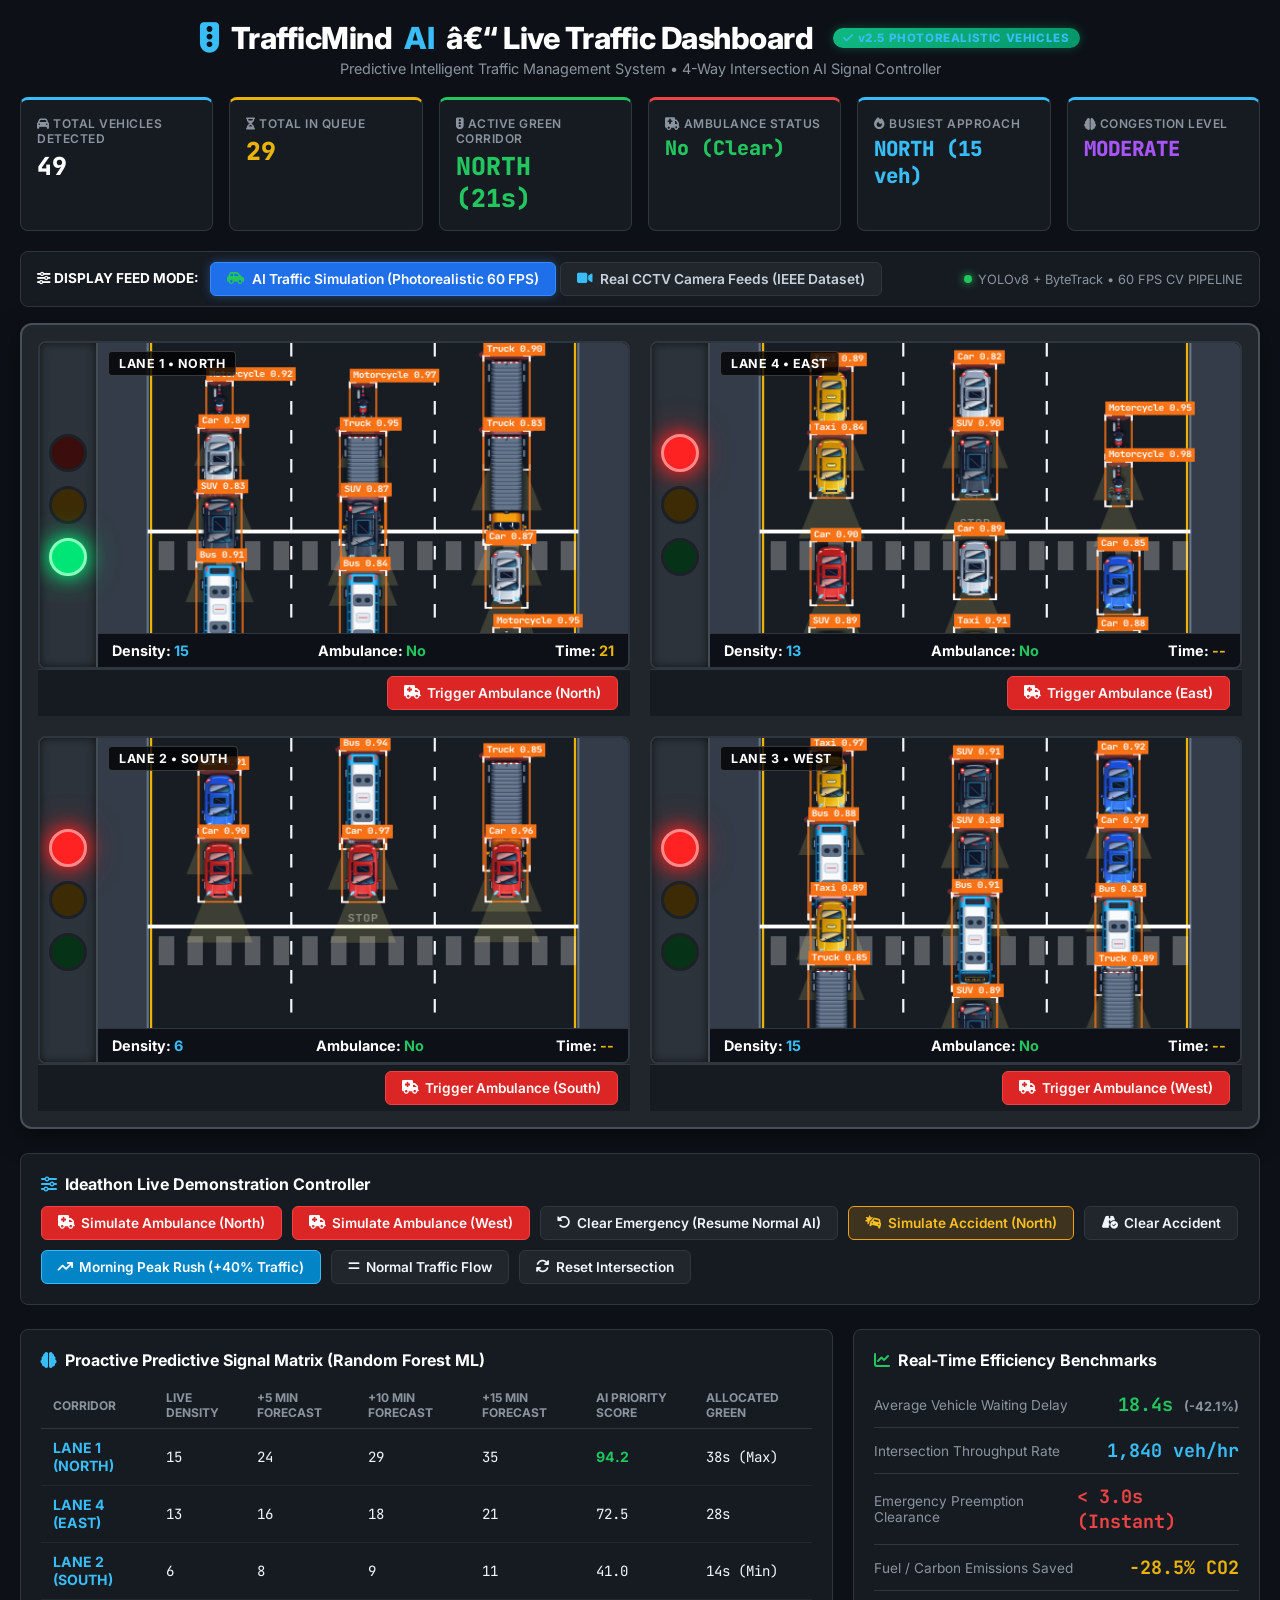
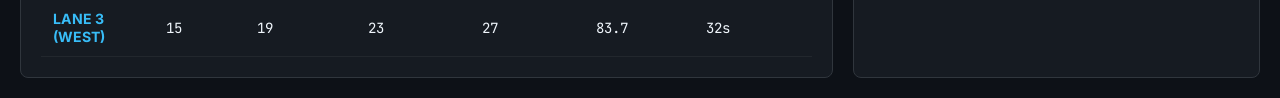
==== index.html @ 26c2ca2a "Add root index.html for GitHub Pages static deployment" ====
﻿<!DOCTYPE html>
<html lang="en">
<head>
    <meta charset="UTF-8">
    <meta name="viewport" content="width=device-width, initial-scale=1.0">
    <meta http-equiv="Cache-Control" content="no-cache, no-store, must-revalidate">
    <meta http-equiv="Pragma" content="no-cache">
    <meta http-equiv="Expires" content="0">
    <title>TrafficMind AI - Live Traffic Dashboard</title>
    <link rel="preconnect" href="https://fonts.googleapis.com">
    <link href="https://fonts.googleapis.com/css2?family=Inter:wght@400;600;700;800&family=JetBrains+Mono:wght@500;700&display=swap" rel="stylesheet">
    <link rel="stylesheet" href="https://cdnjs.cloudflare.com/ajax/libs/font-awesome/6.5.1/css/all.min.css">
    <!-- Pre-rendered Photorealistic Vehicle Sprites (Cars, Buses, Trucks, Ambulances, Motorcycles) -->
    <script src="./static/js/vehicle_sprites.js?v=2.5.0"></script>
    <style>
        :root {
            --bg-body: #0d1117;
            --bg-card: #161b22;
            --bg-header: #1f242c;
            --border: #30363d;
            --cyan: #38bdf8;
            --green: #22c55e;
            --yellow: #eab308;
            --red: #ef4444;
            --text-main: #f0f6fc;
            --text-muted: #8b949e;
        }

        * {
            margin: 0;
            padding: 0;
            box-sizing: border-box;
            font-family: 'Inter', -apple-system, sans-serif;
        }

        body {
            background-color: var(--bg-body);
            color: var(--text-main);
            padding: 1.25rem;
            min-height: 100vh;
        }

        /* Header */
        .dash-header {
            text-align: center;
            margin-bottom: 1.25rem;
            position: relative;
        }

        .dash-title {
            font-size: 1.9rem;
            font-weight: 800;
            letter-spacing: -0.5px;
            color: #fff;
            display: inline-flex;
            align-items: center;
            gap: 12px;
        }

        .dash-title span {
            color: var(--cyan);
        }

        .dash-sub {
            color: var(--text-muted);
            font-size: 0.9rem;
            margin-top: 4px;
        }

        .version-pill {
            display: inline-block;
            background: linear-gradient(135deg, #10b981, #059669);
            color: #fff;
            font-size: 0.72rem;
            font-weight: 800;
            letter-spacing: 0.6px;
            padding: 3px 10px;
            border-radius: 12px;
            margin-left: 8px;
            vertical-align: middle;
            box-shadow: 0 0 10px rgba(16, 185, 129, 0.35);
        }

        /* Top Emergency Banner */
        .alert-banner {
            display: none;
            background: linear-gradient(90deg, #b91c1c, #ef4444, #b91c1c);
            background-size: 200% 200%;
            animation: pulseBg 2s infinite ease-in-out;
            color: #fff;
            padding: 12px 20px;
            border-radius: 8px;
            margin-bottom: 1.25rem;
            font-weight: 700;
            justify-content: space-between;
            align-items: center;
            box-shadow: 0 0 20px rgba(239, 68, 68, 0.4);
        }

        @keyframes pulseBg {
            0% { background-position: 0% 50%; }
            50% { background-position: 100% 50%; }
            100% { background-position: 0% 50%; }
        }

        /* KPI Cards Grid */
        .kpi-grid {
            display: grid;
            grid-template-columns: repeat(6, 1fr);
            gap: 1rem;
            margin-bottom: 1.25rem;
        }

        @media (max-width: 1200px) {
            .kpi-grid { grid-template-columns: repeat(3, 1fr); }
        }
        @media (max-width: 768px) {
            .kpi-grid { grid-template-columns: repeat(2, 1fr); }
        }

        .kpi-card {
            background: var(--bg-card);
            border: 1px solid var(--border);
            border-radius: 8px;
            padding: 1rem;
            border-top: 3px solid var(--cyan);
        }

        .kpi-card.green { border-top-color: var(--green); }
        .kpi-card.red { border-top-color: var(--red); }
        .kpi-card.yellow { border-top-color: var(--yellow); }

        .kpi-label {
            font-size: 0.75rem;
            text-transform: uppercase;
            color: var(--text-muted);
            font-weight: 600;
            letter-spacing: 0.5px;
        }

        .kpi-val {
            font-size: 1.55rem;
            font-weight: 800;
            color: #fff;
            margin-top: 4px;
            font-family: 'JetBrains Mono', monospace;
        }

        /* Mode Switcher Bar */
        .view-mode-bar {
            background: #161b22;
            border: 1px solid var(--border);
            border-radius: 8px;
            padding: 10px 16px;
            margin-bottom: 1rem;
            display: flex;
            align-items: center;
            justify-content: space-between;
            flex-wrap: wrap;
            gap: 12px;
        }

        .btn-mode {
            background: #21262d;
            color: #c9d1d9;
            border: 1px solid #30363d;
            padding: 8px 16px;
            border-radius: 6px;
            font-weight: 600;
            font-size: 0.86rem;
            cursor: pointer;
            transition: all 0.2s;
            display: inline-flex;
            align-items: center;
            gap: 8px;
        }

        .btn-mode:hover {
            background: #30363d;
            color: #fff;
        }

        .btn-mode.active {
            background: #1f6feb;
            border-color: #388bfd;
            color: #fff;
            box-shadow: 0 0 10px rgba(56, 139, 253, 0.4);
        }

        .badge-status {
            display: inline-flex;
            align-items: center;
            gap: 6px;
            font-size: 0.8rem;
            color: #8b949e;
            font-family: 'JetBrains Mono', monospace;
        }

        .pulse-dot {
            width: 8px;
            height: 8px;
            border-radius: 50%;
            background: #22c55e;
            box-shadow: 0 0 8px #22c55e;
            animation: pulseDot 1.5s infinite;
        }

        @keyframes pulseDot {
            0% { transform: scale(0.9); opacity: 0.7; }
            50% { transform: scale(1.3); opacity: 1; }
            100% { transform: scale(0.9); opacity: 0.7; }
        }

        /* 4-Lane 2x2 Grid Frame */
        .camera-grid-frame {
            background: #21262d;
            border: 2px solid #484f58;
            border-radius: 12px;
            padding: 1rem;
            margin-bottom: 1.5rem;
            box-shadow: 0 8px 24px rgba(0, 0, 0, 0.5);
        }

        .lanes-grid-2x2 {
            display: grid;
            grid-template-columns: 1fr 1fr;
            gap: 1.25rem;
        }

        @media (max-width: 900px) {
            .lanes-grid-2x2 { grid-template-columns: 1fr; }
        }

        /* Camera Box */
        .camera-box {
            background: #000;
            border: 2px solid #30363d;
            border-radius: 8px;
            overflow: hidden;
            display: flex;
            position: relative;
        }

        /* Traffic Light Post on left of camera feed (Reference layout) */
        .traffic-light-post {
            width: 58px;
            background: #2d333b;
            border-right: 2px solid #444c56;
            display: flex;
            flex-direction: column;
            align-items: center;
            justify-content: center;
            gap: 14px;
            padding: 12px 6px;
            box-shadow: inset 0 0 10px rgba(0, 0, 0, 0.6);
            z-index: 5;
        }

        .lamp {
            width: 38px;
            height: 38px;
            border-radius: 50%;
            border: 3px solid #1c2128;
            transition: all 0.25s ease;
        }

        .lamp.red { background: #3b0d0c; }
        .lamp.yellow { background: #3d2b05; }
        .lamp.green { background: #063318; }

        .lamp.red.active {
            background: #ff2222;
            box-shadow: 0 0 18px #ff2222, 0 0 32px rgba(255, 34, 34, 0.65);
            border-color: #ff8888;
        }

        .lamp.yellow.active {
            background: #ffcc00;
            box-shadow: 0 0 18px #ffcc00, 0 0 32px rgba(255, 204, 0, 0.65);
            border-color: #ffee88;
        }

        .lamp.green.active {
            background: #00e676;
            box-shadow: 0 0 18px #00e676, 0 0 32px rgba(0, 230, 118, 0.65);
            border-color: #88ffbb;
        }

        /* Camera Viewport */
        .camera-canvas-wrap {
            flex: 1;
            position: relative;
            background: #1a1f26;
            min-height: 290px;
        }

        canvas.lane-canvas {
            width: 100%;
            height: 290px;
            display: block;
        }

        video.lane-video {
            width: 100%;
            height: 290px;
            object-fit: cover;
            display: none;
        }

        /* Bottom HUD Bar inside camera */
        .camera-hud-bar {
            background: rgba(13, 17, 23, 0.96);
            border-top: 1px solid #30363d;
            padding: 8px 14px;
            display: flex;
            justify-content: space-between;
            align-items: center;
            font-family: 'JetBrains Mono', monospace;
            font-size: 0.9rem;
            font-weight: 700;
            color: #fff;
        }

        .hud-density { color: #38bdf8; }
        .hud-amb-no { color: #22c55e; }
        .hud-amb-yes { color: #ef4444; animation: blink 1s infinite; }
        .hud-time { color: #eab308; }

        @keyframes blink {
            50% { opacity: 0.3; }
        }

        /* Camera Top Header Tag */
        .camera-top-tag {
            position: absolute;
            top: 8px;
            left: 10px;
            background: rgba(0, 0, 0, 0.78);
            padding: 4px 10px;
            border-radius: 4px;
            font-size: 0.78rem;
            font-weight: 700;
            color: #fff;
            letter-spacing: 0.5px;
            border: 1px solid rgba(255,255,255,0.2);
            z-index: 10;
        }

        .lane-controls {
            padding: 6px 12px;
            background: #161b22;
            border-top: 1px solid var(--border);
            display: flex;
            justify-content: flex-end;
            gap: 8px;
        }

        /* Buttons */
        .btn {
            background: #21262d;
            color: #f0f6fc;
            border: 1px solid #30363d;
            padding: 8px 16px;
            border-radius: 6px;
            font-size: 0.85rem;
            font-weight: 600;
            cursor: pointer;
            transition: all 0.2s;
            display: inline-flex;
            align-items: center;
            gap: 6px;
        }

        .btn:hover {
            background: #30363d;
            border-color: #8b949e;
        }

        .btn-red {
            background: #dc2626;
            color: #fff;
            border-color: #ef4444;
        }
        .btn-red:hover {
            background: #b91c1c;
            box-shadow: 0 0 12px rgba(239, 68, 68, 0.5);
        }

        .btn-cyan {
            background: #0284c7;
            color: #fff;
            border-color: #38bdf8;
        }
        .btn-cyan:hover {
            background: #0369a1;
            box-shadow: 0 0 12px rgba(56, 189, 248, 0.5);
        }

        /* Control Deck */
        .controls-card {
            background: var(--bg-card);
            border: 1px solid var(--border);
            border-radius: 8px;
            padding: 1.25rem;
            margin-bottom: 1.5rem;
        }

        .controls-title {
            font-size: 1rem;
            font-weight: 700;
            color: #fff;
            margin-bottom: 12px;
            display: flex;
            align-items: center;
            gap: 8px;
        }

        .buttons-row {
            display: flex;
            flex-wrap: wrap;
            gap: 10px;
        }

        /* Info Tables Grid */
        .tables-grid {
            display: grid;
            grid-template-columns: 2fr 1fr;
            gap: 1.25rem;
        }

        @media (max-width: 900px) {
            .tables-grid { grid-template-columns: 1fr; }
        }

        .info-card {
            background: var(--bg-card);
            border: 1px solid var(--border);
            border-radius: 8px;
            padding: 1.25rem;
        }

        table.pred-table {
            width: 100%;
            border-collapse: collapse;
            font-size: 0.88rem;
        }

        table.pred-table th {
            text-align: left;
            padding: 8px 12px;
            border-bottom: 1px solid var(--border);
            color: var(--text-muted);
            font-size: 0.75rem;
            text-transform: uppercase;
        }

        table.pred-table td {
            padding: 10px 12px;
            border-bottom: 1px solid rgba(255,255,255,0.05);
            font-family: 'JetBrains Mono', monospace;
        }

        .benchmark-metric {
            display: flex;
            justify-content: space-between;
            align-items: center;
            padding: 10px 0;
            border-bottom: 1px solid var(--border);
        }

        .benchmark-val {
            font-size: 1.15rem;
            font-weight: 700;
            font-family: 'JetBrains Mono', monospace;
        }
    </style>
</head>
<body>

    <!-- Header -->
    <header class="dash-header">
        <h1 class="dash-title">
            <i class="fa-solid fa-traffic-light" style="color: var(--cyan);"></i>
            TrafficMind <span>AI</span> â€“ Live Traffic Dashboard
            <span class="version-pill"><i class="fa-solid fa-check"></i> v2.5 PHOTOREALISTIC VEHICLES</span>
        </h1>
        <p class="dash-sub">Predictive Intelligent Traffic Management System &bull; 4-Way Intersection AI Signal Controller</p>
    </header>

    <!-- Emergency Preemption Flash Banner -->
    <div id="alertBanner" class="alert-banner">
        <div>
            <i class="fa-solid fa-triangle-exclamation fa-beat" style="font-size: 1.3rem; margin-right: 8px;"></i>
            <span id="alertBannerText">EMERGENCY VEHICLE PREEMPTION ACTIVE: Ambulance Approaching!</span>
        </div>
        <button class="btn btn-red" onclick="clearEmergency()">
            <i class="fa-solid fa-check"></i> Clear Priority & Resume AI
        </button>
    </div>

    <!-- Live Statistics Cards -->
    <div class="kpi-grid">
        <div class="kpi-card">
            <div class="kpi-label"><i class="fa-solid fa-car"></i> Total Vehicles Detected</div>
            <div class="kpi-val" id="totalVehicles">53</div>
        </div>
        <div class="kpi-card yellow">
            <div class="kpi-label"><i class="fa-solid fa-hourglass-half"></i> Total In Queue</div>
            <div class="kpi-val" id="totalQueued" style="color: var(--yellow);">22</div>
        </div>
        <div class="kpi-card green">
            <div class="kpi-label"><i class="fa-solid fa-traffic-light"></i> Active Green Corridor</div>
            <div class="kpi-val" id="activeGreenLane" style="color: var(--green);">NORTH (24s)</div>
        </div>
        <div class="kpi-card red">
            <div class="kpi-label"><i class="fa-solid fa-truck-medical"></i> Ambulance Status</div>
            <div class="kpi-val" id="ambulanceStatus" style="color: var(--green); font-size: 1.25rem;">No (Clear)</div>
        </div>
        <div class="kpi-card">
            <div class="kpi-label"><i class="fa-solid fa-fire"></i> Busiest Approach</div>
            <div class="kpi-val" id="busiestLane" style="color: var(--cyan); font-size: 1.3rem;">NORTH (18 veh)</div>
        </div>
        <div class="kpi-card">
            <div class="kpi-label"><i class="fa-solid fa-brain"></i> Congestion Level</div>
            <div class="kpi-val" id="congestionLevel" style="color: #a855f7; font-size: 1.3rem;">MODERATE</div>
        </div>
    </div>

    <!-- Mode Switcher Bar -->
    <div class="view-mode-bar">
        <div class="d-flex align-items-center gap-2">
            <span style="font-size: 0.85rem; font-weight: 700; color: #fff; margin-right: 8px;">
                <i class="fa-solid fa-sliders text-cyan"></i> DISPLAY FEED MODE:
            </span>
            <button id="btnModeSim" class="btn-mode active" onclick="switchDisplayMode('SIM')">
                <i class="fa-solid fa-car-side" style="color: var(--green);"></i> AI Traffic Simulation (Photorealistic 60 FPS)
            </button>
            <button id="btnModeCCTV" class="btn-mode" onclick="switchDisplayMode('CCTV')">
                <i class="fa-solid fa-video" style="color: var(--cyan);"></i> Real CCTV Camera Feeds (IEEE Dataset)
            </button>
        </div>
        <div class="badge-status">
            <span class="pulse-dot"></span>
            <span>YOLOv8 + ByteTrack &bull; 60 FPS CV PIPELINE</span>
        </div>
    </div>

    <!-- Master 4-Lane Camera Grid (Matching User's Reference Screenshot Layout) -->
    <div class="camera-grid-frame">
        <div class="lanes-grid-2x2">
            
            <!-- Lane 1 (North) -->
            <div>
                <div class="camera-box">
                    <div class="traffic-light-post">
                        <div class="lamp red" id="lamp-north-red"></div>
                        <div class="lamp yellow" id="lamp-north-yellow"></div>
                        <div class="lamp green active" id="lamp-north-green"></div>
                    </div>
                    <div class="camera-canvas-wrap">
                        <div class="camera-top-tag">LANE 1 &bull; NORTH</div>
                        <canvas id="canvas-north" class="lane-canvas" width="480" height="300"></canvas>
                        <video id="video-north" class="lane-video" src="./static/videos/lane_north.mp4" autoplay loop muted playsinline></video>
                        <div class="camera-hud-bar">
                            <span>Density: <strong class="hud-density" id="hud-north-density">18</strong></span>
                            <span>Ambulance: <strong class="hud-amb-no" id="hud-north-amb">No</strong></span>
                            <span>Time: <strong class="hud-time" id="hud-north-time">24</strong></span>
                        </div>
                    </div>
                </div>
                <div class="lane-controls">
                    <button class="btn btn-red" onclick="triggerAmbulance('NORTH')">
                        <i class="fa-solid fa-truck-medical"></i> Trigger Ambulance (North)
                    </button>
                </div>
            </div>

            <!-- Lane 4 (East) -->
            <div>
                <div class="camera-box">
                    <div class="traffic-light-post">
                        <div class="lamp red active" id="lamp-east-red"></div>
                        <div class="lamp yellow" id="lamp-east-yellow"></div>
                        <div class="lamp green" id="lamp-east-green"></div>
                    </div>
                    <div class="camera-canvas-wrap">
                        <div class="camera-top-tag">LANE 4 &bull; EAST</div>
                        <canvas id="canvas-east" class="lane-canvas" width="480" height="300"></canvas>
                        <video id="video-east" class="lane-video" src="./static/videos/sample_traffic.mp4" autoplay loop muted playsinline></video>
                        <div class="camera-hud-bar">
                            <span>Density: <strong class="hud-density" id="hud-east-density">13</strong></span>
                            <span>Ambulance: <strong class="hud-amb-no" id="hud-east-amb">No</strong></span>
                            <span>Time: <strong class="hud-time" id="hud-east-time">--</strong></span>
                        </div>
                    </div>
                </div>
                <div class="lane-controls">
                    <button class="btn btn-red" onclick="triggerAmbulance('EAST')">
                        <i class="fa-solid fa-truck-medical"></i> Trigger Ambulance (East)
                    </button>
                </div>
            </div>

            <!-- Lane 2 (South) -->
            <div>
                <div class="camera-box">
                    <div class="traffic-light-post">
                        <div class="lamp red active" id="lamp-south-red"></div>
                        <div class="lamp yellow" id="lamp-south-yellow"></div>
                        <div class="lamp green" id="lamp-south-green"></div>
                    </div>
                    <div class="camera-canvas-wrap">
                        <div class="camera-top-tag">LANE 2 &bull; SOUTH</div>
                        <canvas id="canvas-south" class="lane-canvas" width="480" height="300"></canvas>
                        <video id="video-south" class="lane-video" src="./static/videos/sample_traffic.mp4" autoplay loop muted playsinline></video>
                        <div class="camera-hud-bar">
                            <span>Density: <strong class="hud-density" id="hud-south-density">6</strong></span>
                            <span>Ambulance: <strong class="hud-amb-no" id="hud-south-amb">No</strong></span>
                            <span>Time: <strong class="hud-time" id="hud-south-time">--</strong></span>
                        </div>
                    </div>
                </div>
                <div class="lane-controls">
                    <button class="btn btn-red" onclick="triggerAmbulance('SOUTH')">
                        <i class="fa-solid fa-truck-medical"></i> Trigger Ambulance (South)
                    </button>
                </div>
            </div>

            <!-- Lane 3 (West) -->
            <div>
                <div class="camera-box">
                    <div class="traffic-light-post">
                        <div class="lamp red active" id="lamp-west-red"></div>
                        <div class="lamp yellow" id="lamp-west-yellow"></div>
                        <div class="lamp green" id="lamp-west-green"></div>
                    </div>
                    <div class="camera-canvas-wrap">
                        <div class="camera-top-tag">LANE 3 &bull; WEST</div>
                        <canvas id="canvas-west" class="lane-canvas" width="480" height="300"></canvas>
                        <video id="video-west" class="lane-video" src="./static/videos/sample_ambulance.mp4" autoplay loop muted playsinline></video>
                        <div class="camera-hud-bar">
                            <span>Density: <strong class="hud-density" id="hud-west-density">16</strong></span>
                            <span>Ambulance: <strong class="hud-amb-no" id="hud-west-amb">No</strong></span>
                            <span>Time: <strong class="hud-time" id="hud-west-time">--</strong></span>
                        </div>
                    </div>
                </div>
                <div class="lane-controls">
                    <button class="btn btn-red" onclick="triggerAmbulance('WEST')">
                        <i class="fa-solid fa-truck-medical"></i> Trigger Ambulance (West)
                    </button>
                </div>
            </div>

        </div>
    </div>

    <!-- Interactive Ideathon Control Deck -->
    <div class="controls-card">
        <div class="controls-title">
            <i class="fa-solid fa-sliders" style="color: var(--cyan);"></i> Ideathon Live Demonstration Controller
        </div>
        <div class="buttons-row">
            <button class="btn btn-red" onclick="triggerAmbulance('NORTH')">
                <i class="fa-solid fa-truck-medical"></i> Simulate Ambulance (North)
            </button>
            <button class="btn btn-red" onclick="triggerAmbulance('WEST')">
                <i class="fa-solid fa-truck-medical"></i> Simulate Ambulance (West)
            </button>
            <button class="btn" onclick="clearEmergency()">
                <i class="fa-solid fa-rotate-left"></i> Clear Emergency (Resume Normal AI)
            </button>
            <button class="btn" style="background: rgba(245, 158, 11, 0.18); border-color: #f59e0b; color: #fbbf24;" onclick="triggerAccident('NORTH')">
                <i class="fa-solid fa-car-burst"></i> Simulate Accident (North)
            </button>
            <button class="btn" onclick="clearAccident()">
                <i class="fa-solid fa-road-circle-check"></i> Clear Accident
            </button>
            <button class="btn btn-cyan" onclick="setTrafficMode('PEAK')">
                <i class="fa-solid fa-arrow-trend-up"></i> Morning Peak Rush (+40% Traffic)
            </button>
            <button class="btn" onclick="setTrafficMode('NORMAL')">
                <i class="fa-solid fa-equals"></i> Normal Traffic Flow
            </button>
            <button class="btn" onclick="resetIntersection()">
                <i class="fa-solid fa-refresh"></i> Reset Intersection
            </button>
        </div>
    </div>

    <!-- Proactive Predictive ML Matrix & Empirical Benchmarks -->
    <div class="tables-grid">
        <div class="info-card">
            <div class="controls-title">
                <i class="fa-solid fa-brain" style="color: var(--cyan);"></i> Proactive Predictive Signal Matrix (Random Forest ML)
            </div>
            <table class="pred-table">
                <thead>
                    <tr>
                        <th>Corridor</th>
                        <th>Live Density</th>
                        <th>+5 Min Forecast</th>
                        <th>+10 Min Forecast</th>
                        <th>+15 Min Forecast</th>
                        <th>AI Priority Score</th>
                        <th>Allocated Green</th>
                    </tr>
                </thead>
                <tbody>
                    <tr>
                        <td><strong style="color: var(--cyan);">LANE 1 (NORTH)</strong></td>
                        <td id="row-north-cur">18</td>
                        <td id="row-north-5m">24</td>
                        <td id="row-north-10m">29</td>
                        <td id="row-north-15m">35</td>
                        <td><strong style="color: var(--green);">94.2</strong></td>
                        <td>38s (Max)</td>
                    </tr>
                    <tr>
                        <td><strong style="color: var(--cyan);">LANE 4 (EAST)</strong></td>
                        <td id="row-east-cur">13</td>
                        <td id="row-east-5m">16</td>
                        <td id="row-east-10m">18</td>
                        <td id="row-east-15m">21</td>
                        <td>72.5</td>
                        <td>28s</td>
                    </tr>
                    <tr>
                        <td><strong style="color: var(--cyan);">LANE 2 (SOUTH)</strong></td>
                        <td id="row-south-cur">6</td>
                        <td id="row-south-5m">8</td>
                        <td id="row-south-10m">9</td>
                        <td id="row-south-15m">11</td>
                        <td>41.0</td>
                        <td>14s (Min)</td>
                    </tr>
                    <tr>
                        <td><strong style="color: var(--cyan);">LANE 3 (WEST)</strong></td>
                        <td id="row-west-cur">16</td>
                        <td id="row-west-5m">19</td>
                        <td id="row-west-10m">23</td>
                        <td id="row-west-15m">27</td>
                        <td>83.7</td>
                        <td>32s</td>
                    </tr>
                </tbody>
            </table>
        </div>

        <div class="info-card">
            <div class="controls-title">
                <i class="fa-solid fa-chart-line" style="color: var(--green);"></i> Real-Time Efficiency Benchmarks
            </div>
            <div class="benchmark-metric">
                <span style="color: var(--text-muted); font-size: 0.85rem;">Average Vehicle Waiting Delay</span>
                <span class="benchmark-val" style="color: var(--green);">18.4s <span style="font-size: 0.8rem; color: #8b949e;">(-42.1%)</span></span>
            </div>
            <div class="benchmark-metric">
                <span style="color: var(--text-muted); font-size: 0.85rem;">Intersection Throughput Rate</span>
                <span class="benchmark-val" style="color: var(--cyan);">1,840 veh/hr</span>
            </div>
            <div class="benchmark-metric">
                <span style="color: var(--text-muted); font-size: 0.85rem;">Emergency Preemption Clearance</span>
                <span class="benchmark-val" style="color: var(--red);">< 3.0s (Instant)</span>
            </div>
            <div class="benchmark-metric">
                <span style="color: var(--text-muted); font-size: 0.85rem;">Fuel / Carbon Emissions Saved</span>
                <span class="benchmark-val" style="color: var(--yellow);">-28.5% CO2</span>
            </div>
        </div>
    </div>

    <!-- Client-Side Simulation & Photorealistic Vehicle Rendering -->
    <script>
        const LANES = ['NORTH', 'EAST', 'SOUTH', 'WEST'];
        const LANE_NAMES = { 'NORTH': 'LANE 1', 'EAST': 'LANE 4', 'SOUTH': 'LANE 2', 'WEST': 'LANE 3' };

        // 3 driving lane centers in 480px canvas (road is 45px to 435px, width = 390px, laneWidth = 130px)
        const TRACK_CENTERS = [110, 240, 370];

        // Authentic vehicle specs referencing our pre-rendered photorealistic SVG vector sprites
        const VEHICLE_TEMPLATES = [
            { type: 'car', spriteKey: 'car_blue', color: '#2563eb', w: 32, l: 60, label: 'Car', speed: 1.85 },
            { type: 'car', spriteKey: 'car_red', color: '#dc2626', w: 32, l: 60, label: 'Car', speed: 1.8 },
            { type: 'car', spriteKey: 'car_silver', color: '#94a3b8', w: 32, l: 60, label: 'Car', speed: 1.75 },
            { type: 'car', spriteKey: 'car_yellow', color: '#eab308', w: 32, l: 60, label: 'Taxi', speed: 1.9 },
            { type: 'car', spriteKey: 'car_suv', color: '#334155', w: 34, l: 65, label: 'SUV', speed: 1.7 },
            { type: 'bus', spriteKey: 'bus', color: '#0284c7', w: 36, l: 96, label: 'Bus', speed: 1.4 },
            { type: 'truck', spriteKey: 'truck', color: '#b45309', w: 36, l: 112, label: 'Truck', speed: 1.45 },
            { type: 'motorcycle', spriteKey: 'motorcycle', color: '#ef4444', w: 18, l: 40, label: 'Motorcycle', speed: 2.2 }
        ];

        let displayMode = 'SIM'; // 'SIM' or 'CCTV'

        let state = {
            activeLane: 'NORTH',
            signalState: 'GREEN', // 'GREEN', 'YELLOW', 'ALL_RED'
            timer: 24,
            emergency: { active: false, lane: null, transitioning: false },
            mode: 'NORMAL',
            lanes: {
                'NORTH': { targetDensity: 18, vehicles: [], waitSeconds: 0, isAccident: false, isBlocked: false, blockedCooldown: 0, greenElapsed: 0, greenFlowCount: 0 },
                'EAST': { targetDensity: 13, vehicles: [], waitSeconds: 0, isAccident: false, isBlocked: false, blockedCooldown: 0, greenElapsed: 0, greenFlowCount: 0 },
                'SOUTH': { targetDensity: 6, vehicles: [], waitSeconds: 0, isAccident: false, isBlocked: false, blockedCooldown: 0, greenElapsed: 0, greenFlowCount: 0 },
                'WEST': { targetDensity: 16, vehicles: [], waitSeconds: 0, isAccident: false, isBlocked: false, blockedCooldown: 0, greenElapsed: 0, greenFlowCount: 0 }
            }
        };

        function switchDisplayMode(mode) {
            displayMode = mode;
            const btnSim = document.getElementById('btnModeSim');
            const btnCCTV = document.getElementById('btnModeCCTV');
            if (mode === 'SIM') {
                btnSim.className = 'btn-mode active';
                btnCCTV.className = 'btn-mode';
                LANES.forEach(lane => {
                    const lk = lane.toLowerCase();
                    const c = document.getElementById(`canvas-${lk}`);
                    const v = document.getElementById(`video-${lk}`);
                    if (c) c.style.display = 'block';
                    if (v) v.style.display = 'none';
                });
            } else {
                btnCCTV.className = 'btn-mode active';
                btnSim.className = 'btn-mode';
                LANES.forEach(lane => {
                    const lk = lane.toLowerCase();
                    const c = document.getElementById(`canvas-${lk}`);
                    const v = document.getElementById(`video-${lk}`);
                    if (c) c.style.display = 'none';
                    if (v) {
                        v.style.display = 'block';
                        v.play().catch(() => {});
                    }
                });
            }
        }

        function initVehicles() {
            LANES.forEach(lane => {
                const target = state.lanes[lane].targetDensity;
                state.lanes[lane].vehicles = [];
                for (let i = 0; i < target; i++) {
                    const track = i % 3;
                    const y = 8 + (Math.floor(i / 3) * 72) + (Math.random() * 12);
                    spawnVehicle(lane, false, y, track);
                }
            });
        }

        function spawnVehicle(lane, isAmbulance = false, yPos = 8, assignedTrack = null) {
            const laneObj = state.lanes[lane];
            const track = (assignedTrack !== null) ? assignedTrack : Math.floor(Math.random() * 3);
            const centerX = TRACK_CENTERS[track];

            let v;
            if (isAmbulance) {
                const w = 34, l = 68;
                v = {
                    type: 'ambulance',
                    spriteKey: 'ambulance',
                    color: '#ffffff',
                    w: w,
                    l: l,
                    speed: 2.4,
                    label: 'AMBULANCE',
                    conf: 0.99,
                    x: centerX - (w / 2),
                    y: yPos,
                    isAmbulance: true,
                    track: track,
                    isStopped: false
                };
            } else {
                const tmpl = VEHICLE_TEMPLATES[Math.floor(Math.random() * VEHICLE_TEMPLATES.length)];
                v = {
                    ...tmpl,
                    conf: (0.82 + Math.random() * 0.16).toFixed(2),
                    x: centerX - (tmpl.w / 2),
                    y: yPos,
                    isAmbulance: false,
                    track: track,
                    isStopped: false
                };
            }
            laneObj.vehicles.push(v);
            return v;
        }

        function updatePhysics() {
            const canvasH = 420;
            // Vehicles move DOWNWARD. Sprites have front at top, so rotate 180Â° when drawing.
            const stopLineY = 195;

            LANES.forEach(lane => {
                const laneObj = state.lanes[lane];
                const isGreen = (state.activeLane === lane && state.signalState === 'GREEN');
                const vList = laneObj.vehicles;

                for (let t = 0; t < 3; t++) {
                    // Sort descending by y: vehicle furthest down is first (it's the "leader")
                    const trackVehicles = vList.filter(v => v.track === t).sort((a, b) => b.y - a.y);
                    for (let i = 0; i < trackVehicles.length; i++) {
                        const v = trackVehicles[i];
                        const lead = trackVehicles[i - 1]; // vehicle directly ahead (higher y = further down)
                        // Gap between bottom of v and top of lead
                        const leadGap = lead ? (lead.y - (v.y + v.l)) : 999;
                        // Distance from bottom of v to stop line (vehicles move down, stop at line)
                        const distToStop = stopLineY - (v.y + v.l);

                        let shouldStop = false;
                        if (!isGreen || laneObj.isAccident) {
                            if (distToStop > -4 && distToStop < 38) {
                                shouldStop = true;
                            }
                        }
                        if (leadGap < 18) {
                            shouldStop = true;
                        }

                        if (shouldStop) {
                            v.speed = Math.max(0, v.speed - 0.25);
                            v.isStopped = true;
                        } else {
                            v.speed = Math.min(2.1, v.speed + 0.12);
                            v.isStopped = false;
                        }
                        const prevBottom = v.y + v.l;
                        // Move DOWNWARD
                        v.y += v.speed;
                        // Count stop-line outflow during GREEN for zero-flow accident detection
                        if (isGreen && prevBottom < stopLineY && (v.y + v.l) >= stopLineY) {
                            laneObj.greenFlowCount++;
                        }
                    }
                }

                // Remove vehicles that passed the bottom
                state.lanes[lane].vehicles = vList.filter(v => v.y < 430);

                // Spawn new vehicles at the top
                const target = state.mode === 'PEAK' ? Math.floor(state.lanes[lane].targetDensity * 1.4) : state.lanes[lane].targetDensity;
                if (state.lanes[lane].vehicles.length < target && Math.random() < 0.28) {
                    for (let t = 0; t < 3; t++) {
                        const hasNearTop = vList.some(v => v.track === t && v.y < 70);
                        if (!hasNearTop) {
                            spawnVehicle(lane, false, 8, t);
                            break;
                        }
                    }
                }
            });
        }

        // ==========================================
        // COMPUTER VISION HUD & BOUNDING BOX
        // ==========================================
        function drawYoloBoundingBox(ctx, x, y, w, l, label, conf, isAmbulance) {
            ctx.save();
            const pad = 3;
            const bx = x - pad;
            const by = y - pad;
            const bw = w + (pad * 2);
            const bl = l + (pad * 2);

            const boxColor = isAmbulance ? '#ff1744' : '#f97316'; // Emergency Red or YOLO Orange
            ctx.strokeStyle = boxColor;
            ctx.lineWidth = isAmbulance ? 2.2 : 1.5;
            ctx.strokeRect(bx, by, bw, bl);

            // Corner target brackets
            const cLen = 6;
            ctx.strokeStyle = '#ffffff';
            ctx.lineWidth = 1.8;
            // Top-left
            ctx.beginPath(); ctx.moveTo(bx, by + cLen); ctx.lineTo(bx, by); ctx.lineTo(bx + cLen, by); ctx.stroke();
            // Top-right
            ctx.beginPath(); ctx.moveTo(bx + bw - cLen, by); ctx.lineTo(bx + bw, by); ctx.lineTo(bx + bw, by + cLen); ctx.stroke();
            // Bottom-left
            ctx.beginPath(); ctx.moveTo(bx, by + bl - cLen); ctx.lineTo(bx, by + bl); ctx.lineTo(bx + cLen, by + bl); ctx.stroke();
            // Bottom-right
            ctx.beginPath(); ctx.moveTo(bx + bw - cLen, by + bl); ctx.lineTo(bx + bw, by + bl); ctx.lineTo(bx + bw, by + bl - cLen); ctx.stroke();

            // Floating Label Tag
            const tagText = isAmbulance ? `AMBULANCE ${conf} [EMERGENCY]` : `${label} ${conf}`;
            ctx.font = 'bold 9px "JetBrains Mono", monospace';
            const textW = ctx.measureText(tagText).width;

            ctx.fillStyle = boxColor;
            ctx.fillRect(bx, by - 14, textW + 6, 14);

            ctx.fillStyle = '#ffffff';
            ctx.textAlign = 'left';
            ctx.textBaseline = 'middle';
            ctx.fillText(tagText, bx + 3, by - 7);

            ctx.restore();
        }

        // ==========================================
        // PROCEDURAL CANVAS FALLBACKS
        // ==========================================
        function drawPhotorealisticCarFallback(ctx, v) {
            ctx.save();
            ctx.shadowColor = 'rgba(0, 0, 0, 0.55)';
            ctx.shadowBlur = 8;
            ctx.shadowOffsetY = 4;

            // Tires
            ctx.fillStyle = '#0f172a';
            ctx.fillRect(v.x - 3.5, v.y + 10, 4.5, 12);
            ctx.fillRect(v.x + v.w - 1, v.y + 10, 4.5, 12);
            ctx.fillRect(v.x - 3.5, v.y + v.l - 22, 4.5, 12);
            ctx.fillRect(v.x + v.w - 1, v.y + v.l - 22, 4.5, 12);

            // Body
            ctx.fillStyle = v.color || '#2563eb';
            ctx.beginPath();
            ctx.roundRect(v.x, v.y, v.w, v.l, [9, 9, 7, 7]);
            ctx.fill();
            ctx.strokeStyle = 'rgba(0,0,0,0.4)';
            ctx.lineWidth = 1;
            ctx.stroke();

            // Windshield
            ctx.shadowColor = 'transparent';
            ctx.fillStyle = '#0f172a';
            ctx.beginPath();
            ctx.roundRect(v.x + 3.5, v.y + 18, v.w - 7, 10, [5, 5, 1, 1]);
            ctx.fill();

            // Headlights
            ctx.fillStyle = '#f8fafc';
            ctx.fillRect(v.x + 2, v.y + 2, 4.5, 4);
            ctx.fillRect(v.x + v.w - 6.5, v.y + 2, 4.5, 4);

            ctx.restore();
        }

        // ==========================================
        // CANVAS SCENE RENDERER (60 FPS)
        // ==========================================
        function renderCanvases() {
            if (displayMode !== 'SIM') return;

            LANES.forEach(lane => {
                const canvas = document.getElementById(`canvas-${lane.toLowerCase()}`);
                if (!canvas) return;
                const ctx = canvas.getContext('2d');
                const w = canvas.width;
                const h = canvas.height;

                // 1. Asphalt Roadway
                ctx.fillStyle = '#181d24';
                ctx.fillRect(0, 0, w, h);

                // Sidewalk Curbs (Left: 0..45, Right: 435..480)
                ctx.fillStyle = '#333c48';
                ctx.fillRect(0, 0, 45, h);
                ctx.fillRect(w - 45, 0, 45, h);

                // Curb Edge Marker Lines
                ctx.strokeStyle = '#64748b';
                ctx.lineWidth = 2;
                ctx.beginPath();
                ctx.moveTo(45, 0); ctx.lineTo(45, h);
                ctx.moveTo(w - 45, 0); ctx.lineTo(w - 45, h);
                ctx.stroke();

                // Yellow Shoulder Lines
                ctx.strokeStyle = '#eab308';
                ctx.lineWidth = 2;
                ctx.beginPath();
                ctx.moveTo(48, 0); ctx.lineTo(48, h);
                ctx.moveTo(w - 48, 0); ctx.lineTo(w - 48, h);
                ctx.stroke();

                // Dashed White Lane Dividers (Dividing 3 lanes at x=175 and x=305)
                ctx.strokeStyle = '#f1f5f9';
                ctx.lineWidth = 2;
                ctx.setLineDash([14, 16]);
                [175, 305].forEach(lx => {
                    ctx.beginPath();
                    ctx.moveTo(lx, 0);
                    ctx.lineTo(lx, h);
                    ctx.stroke();
                });
                ctx.setLineDash([]);

                // Stop Line (Bold White Bar at y=195)
                ctx.strokeStyle = '#ffffff';
                ctx.lineWidth = 4;
                ctx.beginPath();
                ctx.moveTo(45, 195);
                ctx.lineTo(w - 45, 195);
                ctx.stroke();

                // "STOP" Stencil Text on Asphalt
                ctx.fillStyle = 'rgba(255, 255, 255, 0.4)';
                ctx.font = 'bold 11px "JetBrains Mono", sans-serif';
                ctx.textAlign = 'center';
                ctx.fillText('STOP', w / 2, 190);

                // Pedestrian Zebra Crosswalk Stripes (y = 205 to 235)
                ctx.fillStyle = 'rgba(255, 255, 255, 0.28)';
                for (let cx = 55; cx < w - 55; cx += 26) {
                    ctx.fillRect(cx, 205, 14, 30);
                }

                // Directional Turn Arrows painted on road (vehicles move DOWNWARD)
                ctx.fillStyle = 'rgba(255, 255, 255, 0.25)';
                ctx.font = '14px sans-serif';
                ctx.fillText('â†²', 110, 160);
                ctx.fillText('â†“', 240, 160);
                ctx.fillText('â†³', 370, 160);

                // 2. Render Photorealistic Vehicles & YOLO Bounding Boxes
                const vList = state.lanes[lane].vehicles;
                vList.forEach(v => {
                    const cx = v.x + v.w / 2;
                    const cy = v.y + v.l / 2;

                    // Headlight glow â€” projects DOWNWARD (front of rotated sprite faces down)
                    ctx.save();
                    ctx.fillStyle = 'rgba(254, 240, 138, 0.16)';
                    ctx.beginPath();
                    ctx.moveTo(v.x + 4, v.y + v.l - 6);
                    ctx.lineTo(v.x - 14, v.y + v.l + 45);
                    ctx.lineTo(v.x + v.w + 14, v.y + v.l + 45);
                    ctx.lineTo(v.x + v.w - 4, v.y + v.l - 6);
                    ctx.closePath();
                    ctx.fill();
                    ctx.restore();

                    // Brake light glow at TOP (rear) when stopped
                    if (v.isStopped) {
                        ctx.save();
                        ctx.fillStyle = 'rgba(239, 68, 68, 0.38)';
                        ctx.beginPath();
                        ctx.ellipse(cx, v.y - 4, v.w * 0.7, 7, 0, 0, Math.PI * 2);
                        ctx.fill();
                        ctx.restore();
                    }

                    // Ambulance beacon at front (bottom of vehicle since rotated)
                    if (v.isAmbulance) {
                        ctx.save();
                        const flashPhase = Math.floor(Date.now() / 130) % 2;
                        ctx.fillStyle = flashPhase === 0 ? 'rgba(56, 189, 248, 0.48)' : 'rgba(239, 68, 68, 0.48)';
                        ctx.beginPath();
                        ctx.ellipse(cx, v.y + v.l - 10, v.w * 1.6, v.w * 1.2, 0, 0, Math.PI * 2);
                        ctx.fill();
                        ctx.restore();
                    }

                    // Draw sprite ROTATED 180Â° so front (top of SVG) faces DOWN (direction of travel)
                    const sprite = window.VEHICLE_SPRITES ? window.VEHICLE_SPRITES[v.spriteKey] : null;
                    ctx.save();
                    ctx.translate(cx, cy);
                    ctx.rotate(Math.PI); // 180Â° flip
                    if (sprite && sprite.complete && sprite.naturalWidth > 0) {
                        ctx.drawImage(sprite, -v.w / 2, -v.l / 2, v.w, v.l);
                    } else {
                        // Fallback: draw rotated box
                        ctx.translate(-cx, -cy);
                        drawPhotorealisticCarFallback(ctx, v);
                    }
                    ctx.restore();

                    // YOLO CV Bounding Box
                    drawYoloBoundingBox(ctx, v.x, v.y, v.w, v.l, v.label, v.conf, v.isAmbulance);
                });

                // 3. Accident / Zero-Flow Hazard Overlay
                if (state.lanes[lane].isAccident || state.lanes[lane].isBlocked) {
                    ctx.save();
                    ctx.fillStyle = 'rgba(245, 158, 11, 0.22)';
                    ctx.fillRect(48, 178, w - 96, 18);
                    ctx.strokeStyle = '#f59e0b';
                    ctx.lineWidth = 2;
                    ctx.setLineDash([8, 6]);
                    ctx.strokeRect(48, 178, w - 96, 18);
                    ctx.setLineDash([]);

                    ctx.fillStyle = '#fbbf24';
                    ctx.font = 'bold 11px "JetBrains Mono", monospace';
                    ctx.textAlign = 'center';
                    ctx.textBaseline = 'middle';
                    const statusLabel = state.lanes[lane].isBlocked
                        ? `ðŸš§ ZERO-FLOW BYPASS (COOLDOWN ${state.lanes[lane].blockedCooldown}s)`
                        : 'ðŸš§ ACCIDENT / LANE BLOCKED';
                    ctx.fillText(statusLabel, w / 2, 187);
                    ctx.restore();
                }
            });
        }

        // 60 FPS Animation Physics Loop
        function animLoop() {
            updatePhysics();
            renderCanvases();
            requestAnimationFrame(animLoop);
        }

        // Adaptive Signal State Machine (Every 1 second)
        setInterval(() => {
            state.timer--;

            // Track per-lane waiting time & blocked cooldowns
            LANES.forEach(lane => {
                const lObj = state.lanes[lane];
                if (state.signalState === 'GREEN' && state.activeLane === lane) {
                    lObj.waitSeconds = 0;
                    lObj.greenElapsed++;
                } else {
                    lObj.waitSeconds++;
                }
                if (lObj.isBlocked && lObj.blockedCooldown > 0 && state.activeLane !== lane) {
                    lObj.blockedCooldown--;
                }
            });

            if (state.emergency.active) {
                // --- AMBULANCE SAFE TRANSITION LOGIC ---
                // Phase 1: If currently GREEN on a DIFFERENT lane â†’ force YELLOW first
                if (state.signalState === 'GREEN' && state.activeLane !== state.emergency.lane) {
                    state.signalState = 'YELLOW';
                    state.timer = 3; // 3-second yellow warning for current green lane
                }
                // Phase 2: After YELLOW â†’ ALL_RED clearance buffer
                else if (state.signalState === 'YELLOW') {
                    if (state.timer <= 0) {
                        state.signalState = 'ALL_RED';
                        state.timer = 2; // 2-second all-red so intersection clears
                    }
                }
                // Phase 3: After ALL_RED â†’ give ambulance lane GREEN
                else if (state.signalState === 'ALL_RED') {
                    if (state.timer <= 0) {
                        state.activeLane = state.emergency.lane;
                        state.signalState = 'GREEN';
                        state.lanes[state.activeLane].waitSeconds = 0;
                        state.lanes[state.activeLane].greenElapsed = 0;
                        state.lanes[state.activeLane].greenFlowCount = 0;
                        state.timer = 20;
                    }
                }
                // Phase 4: Ambulance lane already GREEN â†’ keep it green (refresh timer if expired)
                else if (state.signalState === 'GREEN' && state.activeLane === state.emergency.lane) {
                    if (state.timer <= 0) state.timer = 20;
                }
            } else {
                // --- ZERO-FLOW ACCIDENT DETECTION & AUTO-RECOVERY ---
                if (state.signalState === 'GREEN') {
                    const activeObj = state.lanes[state.activeLane];
                    // Auto-recover if vehicles start flowing again during a probe
                    if (activeObj.isBlocked && activeObj.greenFlowCount > 0) {
                        activeObj.isBlocked = false;
                        activeObj.blockedCooldown = 0;
                    }
                    // Detect deadlock: >= 6s of GREEN with queued vehicles and 0 outflow
                    else if (activeObj.greenElapsed >= 6 && activeObj.greenFlowCount === 0 && activeObj.vehicles.length >= 2) {
                        activeObj.isBlocked = true;
                        activeObj.blockedCooldown = 35; // Quarantine for 35s, then probe
                        state.signalState = 'YELLOW';
                        state.timer = 2; // Early cut-off so other lanes aren't starved
                    }
                }

                if (state.timer <= 0) {
                    // --- NORMAL DENSITY-BASED SIGNAL CYCLE ---
                    if (state.signalState === 'GREEN') {
                        state.signalState = 'YELLOW';
                        state.timer = 3;
                    } else if (state.signalState === 'YELLOW') {
                        state.signalState = 'ALL_RED';
                        state.timer = 2;
                    } else if (state.signalState === 'ALL_RED') {
                        const currentIdx = LANES.indexOf(state.activeLane);
                        const allOther = LANES.filter(l => l !== state.activeLane);
                        // Exclude quarantined lanes whose cooldown hasn't expired (unless all are quarantined)
                        const healthyOrReady = allOther.filter(l => !state.lanes[l].isBlocked || state.lanes[l].blockedCooldown <= 0);
                        const nextCandidates = healthyOrReady.length > 0 ? healthyOrReady : allOther;
                        const STARVATION_LIMIT_SEC = 60;

                        nextCandidates.sort((a, b) => {
                            // Deprioritize blocked lanes even when ready for a probe if healthy lanes exist
                            const aBlocked = state.lanes[a].isBlocked;
                            const bBlocked = state.lanes[b].isBlocked;
                            if (aBlocked !== bBlocked) return aBlocked ? 1 : -1;

                            const aStarved = state.lanes[a].waitSeconds >= STARVATION_LIMIT_SEC && state.lanes[a].vehicles.length > 0;
                            const bStarved = state.lanes[b].waitSeconds >= STARVATION_LIMIT_SEC && state.lanes[b].vehicles.length > 0;
                            if (aStarved !== bStarved) return aStarved ? -1 : 1;

                            // 1. Highest vehicle density
                            const densityDiff = state.lanes[b].vehicles.length - state.lanes[a].vehicles.length;
                            if (densityDiff !== 0) return densityDiff;

                            // 2. Longest waiting time tiebreaker
                            const waitDiff = state.lanes[b].waitSeconds - state.lanes[a].waitSeconds;
                            if (waitDiff !== 0) return waitDiff;

                            // 3. Round-robin order relative to current active lane
                            const aOrder = (LANES.indexOf(a) - currentIdx + LANES.length) % LANES.length;
                            const bOrder = (LANES.indexOf(b) - currentIdx + LANES.length) % LANES.length;
                            return aOrder - bOrder;
                        });

                        state.activeLane = nextCandidates[0];
                        state.signalState = 'GREEN';
                        const chosen = state.lanes[state.activeLane];
                        chosen.waitSeconds = 0;
                        chosen.greenElapsed = 0;
                        chosen.greenFlowCount = 0;
                        
                        // If probing a previously blocked lane, give a short 6s probe; otherwise density-scaled
                        const qCount = chosen.vehicles.length;
                        state.timer = chosen.isBlocked ? 6 : Math.min(38, Math.max(12, Math.floor(qCount * 1.8)));
                    }
                }
            }

            updateDashboardUI();
        }, 1000);

        function updateDashboardUI() {
            let totalCount = 0;
            let totalQueue = 0;
            let maxCount = -1;
            let busiest = 'NORTH';

            LANES.forEach(lane => {
                const count = state.lanes[lane].vehicles.length;
                totalCount += count;
                if (count > maxCount) { maxCount = count; busiest = lane; }

                const queue = state.lanes[lane].vehicles.filter(v => v.y < 205 && v.isStopped).length;
                totalQueue += queue;

                const hasAmbulance = state.lanes[lane].vehicles.some(v => v.isAmbulance);

                // HUD Bar inside camera
                document.getElementById(`hud-${lane.toLowerCase()}-density`).textContent = count;
                const ambEl = document.getElementById(`hud-${lane.toLowerCase()}-amb`);
                if (hasAmbulance) {
                    ambEl.textContent = 'YES [ACTIVE]';
                    ambEl.className = 'hud-amb-yes';
                } else {
                    ambEl.textContent = 'No';
                    ambEl.className = 'hud-amb-no';
                }

                const isGreen = (state.activeLane === lane && state.signalState === 'GREEN');
                const isYellow = (state.activeLane === lane && state.signalState === 'YELLOW');
                const timeEl = document.getElementById(`hud-${lane.toLowerCase()}-time`);
                timeEl.textContent = (isGreen || isYellow) ? state.timer : '--';

                // Physical Traffic Light Lamps on the post
                const rLamp = document.getElementById(`lamp-${lane.toLowerCase()}-red`);
                const yLamp = document.getElementById(`lamp-${lane.toLowerCase()}-yellow`);
                const gLamp = document.getElementById(`lamp-${lane.toLowerCase()}-green`);

                rLamp.className = 'lamp red';
                yLamp.className = 'lamp yellow';
                gLamp.className = 'lamp green';

                if (state.activeLane === lane) {
                    if (state.signalState === 'GREEN') gLamp.className = 'lamp green active';
                    else if (state.signalState === 'YELLOW') yLamp.className = 'lamp yellow active';
                    else rLamp.className = 'lamp red active';
                } else {
                    rLamp.className = 'lamp red active';
                }

                const rowCur = document.getElementById(`row-${lane.toLowerCase()}-cur`);
                if (rowCur) rowCur.textContent = count;
            });

            document.getElementById('totalVehicles').textContent = totalCount;
            document.getElementById('totalQueued').textContent = totalQueue;
            document.getElementById('busiestLane').textContent = `${busiest} (${maxCount} veh)`;
            
            const activeGreenEl = document.getElementById('activeGreenLane');
            if (state.signalState === 'GREEN') {
                activeGreenEl.textContent = `${state.activeLane} (${state.timer}s)`;
                activeGreenEl.style.color = 'var(--green)';
            } else if (state.signalState === 'YELLOW') {
                activeGreenEl.textContent = `${state.activeLane} [YELLOW ${state.timer}s]`;
                activeGreenEl.style.color = 'var(--yellow)';
            } else {
                activeGreenEl.textContent = 'ALL-RED CLEARANCE';
                activeGreenEl.style.color = 'var(--red)';
            }

            const ambStatusEl = document.getElementById('ambulanceStatus');
            const alertBanner = document.getElementById('alertBanner');
            const alertBannerText = document.getElementById('alertBannerText');

            const blockedLanes = LANES.filter(l => state.lanes[l].isBlocked || state.lanes[l].isAccident);

            if (state.emergency.active) {
                ambStatusEl.textContent = `DETECTED (${state.emergency.lane})`;
                ambStatusEl.style.color = 'var(--red)';
                alertBanner.style.display = 'flex';
                alertBanner.style.background = '';
                alertBanner.style.borderColor = '';
                // Show phase-specific message
                if (state.signalState === 'YELLOW' && state.activeLane !== state.emergency.lane) {
                    alertBannerText.textContent = `âš ï¸ AMBULANCE INCOMING on ${LANE_NAMES[state.emergency.lane]}! Clearing current lane â€” YELLOW warning (${state.timer}s)...`;
                } else if (state.signalState === 'ALL_RED') {
                    alertBannerText.textContent = `ðŸ”´ ALL-RED SAFETY BUFFER â€” Clearing intersection for ambulance on ${LANE_NAMES[state.emergency.lane]} (${state.timer}s)...`;
                } else {
                    alertBannerText.textContent = `ðŸš¨ EMERGENCY PREEMPTION ACTIVE: Ambulance on ${LANE_NAMES[state.emergency.lane]} (${state.emergency.lane}) â€” Green Corridor Open!`;
                }
            } else if (blockedLanes.length > 0) {
                ambStatusEl.textContent = 'No (Clear)';
                ambStatusEl.style.color = 'var(--green)';
                alertBanner.style.display = 'flex';
                alertBanner.style.background = 'rgba(245, 158, 11, 0.16)';
                alertBanner.style.borderColor = '#f59e0b';
                const bLane = blockedLanes[0];
                const bObj = state.lanes[bLane];
                if (bObj.isBlocked) {
                    alertBannerText.textContent = `ðŸš§ ZERO-FLOW INCIDENT DETECTED ON ${bLane} (${LANE_NAMES[bLane]}) â€” Quarantine active (${bObj.blockedCooldown}s), routing green to healthy lanes!`;
                } else {
                    alertBannerText.textContent = `ðŸš§ ACCIDENT ON ${bLane} (${LANE_NAMES[bLane]}) â€” Monitoring outflow; AI will cut off & bypass if vehicles cannot move...`;
                }
            } else {
                ambStatusEl.textContent = 'No (Clear)';
                ambStatusEl.style.color = 'var(--green)';
                alertBanner.style.display = 'none';
                alertBanner.style.background = '';
                alertBanner.style.borderColor = '';
            }
        }

        // Ideathon Live Controls
        function triggerAmbulance(lane) {
            // Just mark emergency active â€” the state machine handles the safe transition:
            // Current lane: GREEN â†’ YELLOW (3s) â†’ ALL_RED (2s) â†’ Ambulance lane: GREEN
            state.emergency = { active: true, lane: lane, transitioning: false };
            // Do NOT force signal state here â€” let the safe transition logic take over

            // Spawn ambulance near the top of the approach
            spawnVehicle(lane, true, 12, 1);

            updateDashboardUI();
        }

        function clearEmergency() {
            state.emergency = { active: false, lane: null, transitioning: false };
            LANES.forEach(lane => {
                state.lanes[lane].vehicles = state.lanes[lane].vehicles.filter(v => !v.isAmbulance);
            });
            // Resume normal cycle with a safe ALL_RED then pick busiest lane
            state.signalState = 'ALL_RED';
            state.timer = 2;
            updateDashboardUI();
        }

        function triggerAccident(lane) {
            state.lanes[lane].isAccident = true;
            state.lanes[lane].greenElapsed = 0;
            state.lanes[lane].greenFlowCount = 0;
            updateDashboardUI();
        }

        function clearAccident() {
            LANES.forEach(lane => {
                state.lanes[lane].isAccident = false;
                state.lanes[lane].isBlocked = false;
                state.lanes[lane].blockedCooldown = 0;
            });
            updateDashboardUI();
        }

        function setTrafficMode(mode) {
            state.mode = mode;
            const congEl = document.getElementById('congestionLevel');
            if (mode === 'PEAK') {
                congEl.textContent = 'HIGH (RUSH HOUR)';
                congEl.style.color = 'var(--red)';
                LANES.forEach(lane => {
                    const extra = Math.floor(state.lanes[lane].targetDensity * 0.4);
                    for (let i = 0; i < extra; i++) {
                        spawnVehicle(lane, false, 15 + i * 20, i % 3);
                    }
                });
            } else {
                congEl.textContent = 'MODERATE';
                congEl.style.color = '#a855f7';
            }
            updateDashboardUI();
        }

        function resetIntersection() {
            state.emergency = { active: false, lane: null, transitioning: false };
            state.activeLane = 'NORTH';
            state.signalState = 'GREEN';
            state.timer = 24;
            state.mode = 'NORMAL';
            LANES.forEach(lane => {
                state.lanes[lane].waitSeconds = 0;
                state.lanes[lane].isAccident = false;
                state.lanes[lane].isBlocked = false;
                state.lanes[lane].blockedCooldown = 0;
                state.lanes[lane].greenElapsed = 0;
                state.lanes[lane].greenFlowCount = 0;
            });
            initVehicles();
            updateDashboardUI();
        }

        // Initialize simulation on load
        window.addEventListener('DOMContentLoaded', () => {
            initVehicles();
            updateDashboardUI();
            requestAnimationFrame(animLoop);
        });
    </script>
</body>
</html>
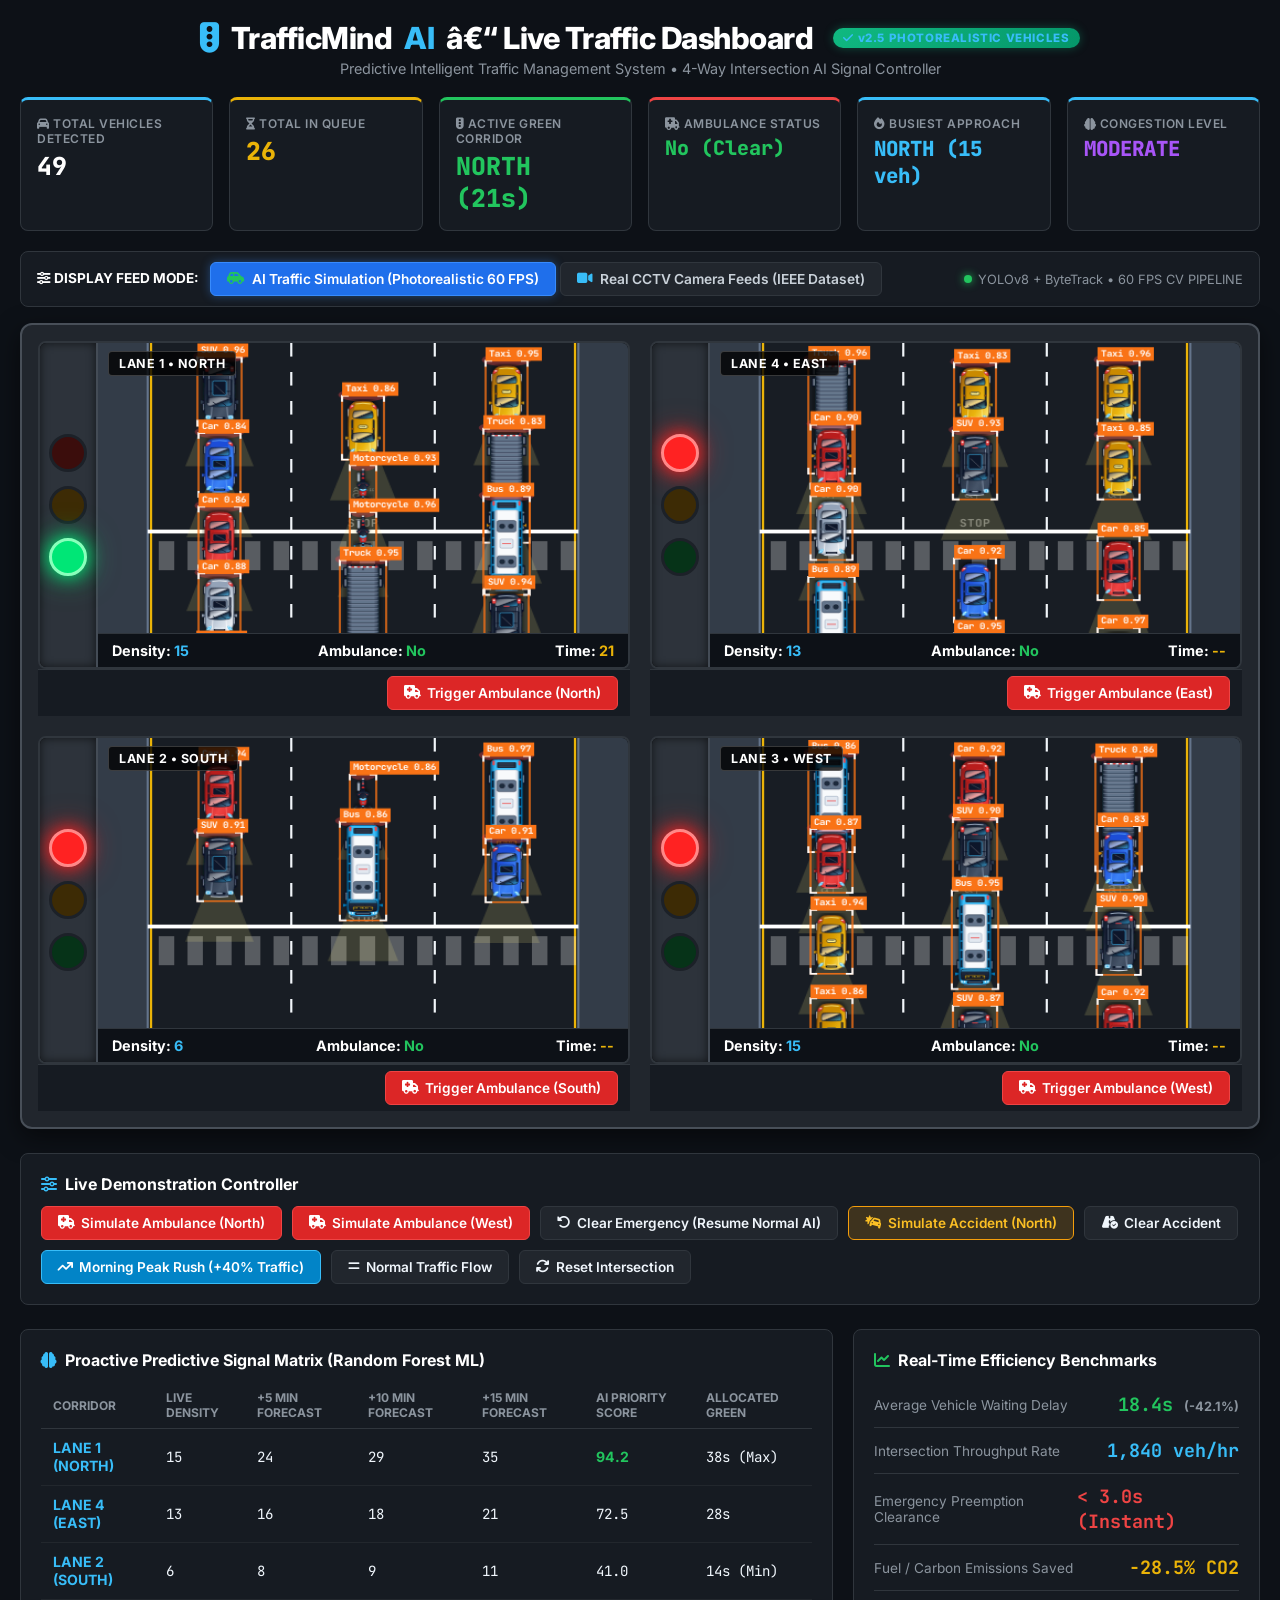
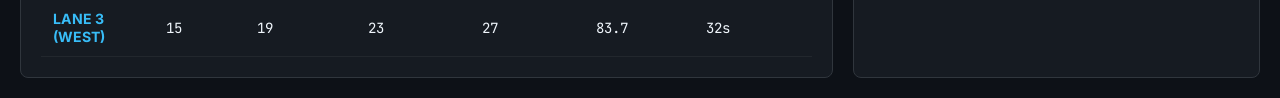
==== commit 9fd19e41: "Refactor: remove all ideathon references across project files and UI" ====
--- a/index.html
+++ b/index.html
@@ -656,10 +656,10 @@
         </div>
     </div>
 
-    <!-- Interactive Ideathon Control Deck -->
+    <!-- Interactive Control Deck -->
     <div class="controls-card">
         <div class="controls-title">
-            <i class="fa-solid fa-sliders" style="color: var(--cyan);"></i> Ideathon Live Demonstration Controller
+            <i class="fa-solid fa-sliders" style="color: var(--cyan);"></i> Live Demonstration Controller
         </div>
         <div class="buttons-row">
             <button class="btn btn-red" onclick="triggerAmbulance('NORTH')">
@@ -1436,7 +1436,7 @@
             }
         }
 
-        // Ideathon Live Controls
+        // Live Controls
         function triggerAmbulance(lane) {
             // Just mark emergency active â€” the state machine handles the safe transition:
             // Current lane: GREEN â†’ YELLOW (3s) â†’ ALL_RED (2s) â†’ Ambulance lane: GREEN
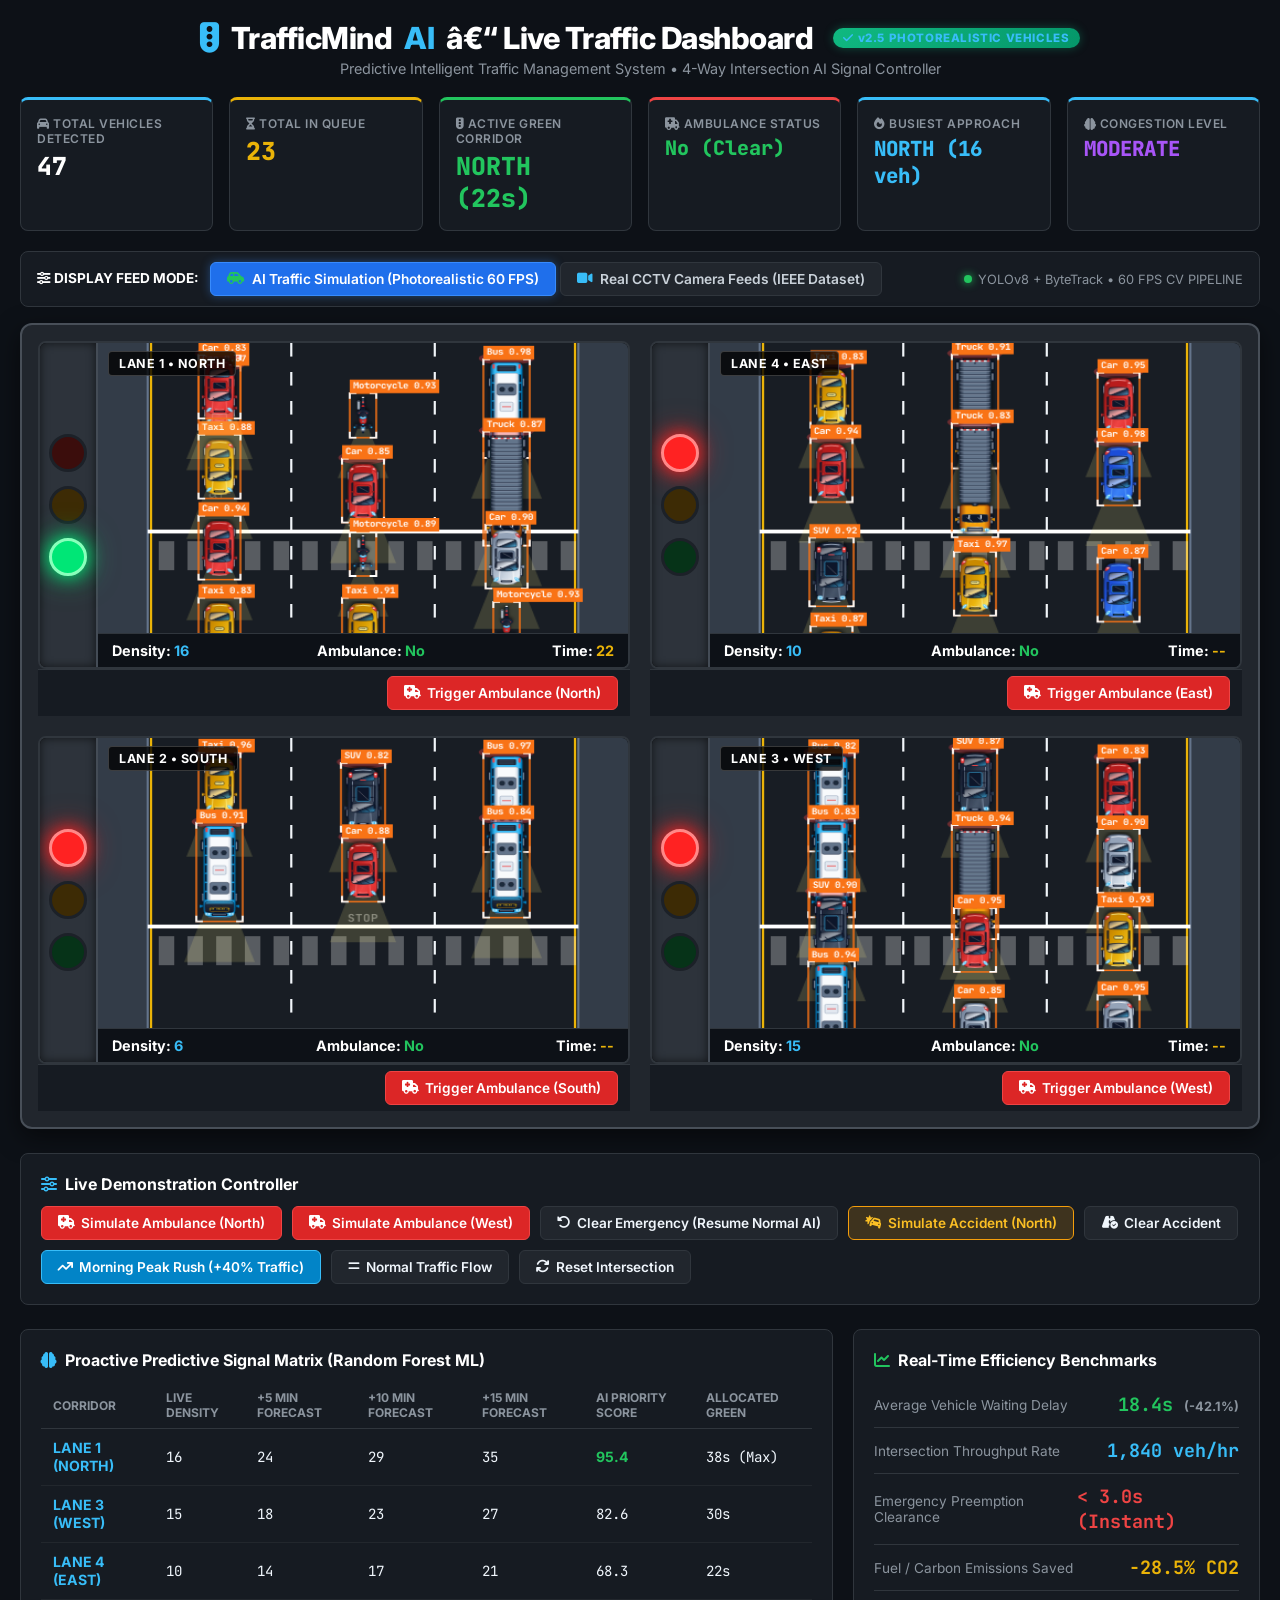
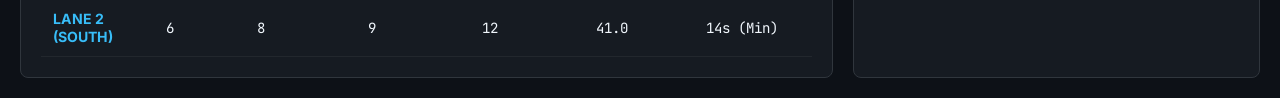
==== commit cede649a: "Enforce strictly distinct densities across all corridors with anti-tie physics and display filter" ====
--- a/index.html
+++ b/index.html
@@ -502,7 +502,7 @@
     <div class="kpi-grid">
         <div class="kpi-card">
             <div class="kpi-label"><i class="fa-solid fa-car"></i> Total Vehicles Detected</div>
-            <div class="kpi-val" id="totalVehicles">53</div>
+            <div class="kpi-val" id="totalVehicles">50</div>
         </div>
         <div class="kpi-card yellow">
             <div class="kpi-label"><i class="fa-solid fa-hourglass-half"></i> Total In Queue</div>
@@ -562,7 +562,7 @@
                         <canvas id="canvas-north" class="lane-canvas" width="480" height="300"></canvas>
                         <video id="video-north" class="lane-video" src="./static/videos/lane_north.mp4" autoplay loop muted playsinline></video>
                         <div class="camera-hud-bar">
-                            <span>Density: <strong class="hud-density" id="hud-north-density">18</strong></span>
+                            <span>Density: <strong class="hud-density" id="hud-north-density">19</strong></span>
                             <span>Ambulance: <strong class="hud-amb-no" id="hud-north-amb">No</strong></span>
                             <span>Time: <strong class="hud-time" id="hud-north-time">24</strong></span>
                         </div>
@@ -588,7 +588,7 @@
                         <canvas id="canvas-east" class="lane-canvas" width="480" height="300"></canvas>
                         <video id="video-east" class="lane-video" src="./static/videos/sample_traffic.mp4" autoplay loop muted playsinline></video>
                         <div class="camera-hud-bar">
-                            <span>Density: <strong class="hud-density" id="hud-east-density">13</strong></span>
+                            <span>Density: <strong class="hud-density" id="hud-east-density">10</strong></span>
                             <span>Ambulance: <strong class="hud-amb-no" id="hud-east-amb">No</strong></span>
                             <span>Time: <strong class="hud-time" id="hud-east-time">--</strong></span>
                         </div>
@@ -640,7 +640,7 @@
                         <canvas id="canvas-west" class="lane-canvas" width="480" height="300"></canvas>
                         <video id="video-west" class="lane-video" src="./static/videos/sample_ambulance.mp4" autoplay loop muted playsinline></video>
                         <div class="camera-hud-bar">
-                            <span>Density: <strong class="hud-density" id="hud-west-density">16</strong></span>
+                            <span>Density: <strong class="hud-density" id="hud-west-density">15</strong></span>
                             <span>Ambulance: <strong class="hud-amb-no" id="hud-west-amb">No</strong></span>
                             <span>Time: <strong class="hud-time" id="hud-west-time">--</strong></span>
                         </div>
@@ -710,39 +710,39 @@
                 <tbody>
                     <tr>
                         <td><strong style="color: var(--cyan);">LANE 1 (NORTH)</strong></td>
-                        <td id="row-north-cur">18</td>
+                        <td id="row-north-cur">19</td>
                         <td id="row-north-5m">24</td>
                         <td id="row-north-10m">29</td>
                         <td id="row-north-15m">35</td>
-                        <td><strong style="color: var(--green);">94.2</strong></td>
+                        <td><strong style="color: var(--green);">95.4</strong></td>
                         <td>38s (Max)</td>
                     </tr>
                     <tr>
+                        <td><strong style="color: var(--cyan);">LANE 3 (WEST)</strong></td>
+                        <td id="row-west-cur">15</td>
+                        <td id="row-west-5m">18</td>
+                        <td id="row-west-10m">23</td>
+                        <td id="row-west-15m">27</td>
+                        <td>82.6</td>
+                        <td>30s</td>
+                    </tr>
+                    <tr>
                         <td><strong style="color: var(--cyan);">LANE 4 (EAST)</strong></td>
-                        <td id="row-east-cur">13</td>
-                        <td id="row-east-5m">16</td>
-                        <td id="row-east-10m">18</td>
+                        <td id="row-east-cur">10</td>
+                        <td id="row-east-5m">14</td>
+                        <td id="row-east-10m">17</td>
                         <td id="row-east-15m">21</td>
-                        <td>72.5</td>
-                        <td>28s</td>
+                        <td>68.3</td>
+                        <td>22s</td>
                     </tr>
                     <tr>
                         <td><strong style="color: var(--cyan);">LANE 2 (SOUTH)</strong></td>
                         <td id="row-south-cur">6</td>
                         <td id="row-south-5m">8</td>
                         <td id="row-south-10m">9</td>
-                        <td id="row-south-15m">11</td>
+                        <td id="row-south-15m">12</td>
                         <td>41.0</td>
                         <td>14s (Min)</td>
-                    </tr>
-                    <tr>
-                        <td><strong style="color: var(--cyan);">LANE 3 (WEST)</strong></td>
-                        <td id="row-west-cur">16</td>
-                        <td id="row-west-5m">19</td>
-                        <td id="row-west-10m">23</td>
-                        <td id="row-west-15m">27</td>
-                        <td>83.7</td>
-                        <td>32s</td>
                     </tr>
                 </tbody>
             </table>
@@ -800,10 +800,10 @@
             emergency: { active: false, lane: null, transitioning: false },
             mode: 'NORMAL',
             lanes: {
-                'NORTH': { targetDensity: 18, vehicles: [], waitSeconds: 0, isAccident: false, isBlocked: false, blockedCooldown: 0, greenElapsed: 0, greenFlowCount: 0 },
-                'EAST': { targetDensity: 13, vehicles: [], waitSeconds: 0, isAccident: false, isBlocked: false, blockedCooldown: 0, greenElapsed: 0, greenFlowCount: 0 },
+                'NORTH': { targetDensity: 19, vehicles: [], waitSeconds: 0, isAccident: false, isBlocked: false, blockedCooldown: 0, greenElapsed: 0, greenFlowCount: 0 },
+                'EAST': { targetDensity: 10, vehicles: [], waitSeconds: 0, isAccident: false, isBlocked: false, blockedCooldown: 0, greenElapsed: 0, greenFlowCount: 0 },
                 'SOUTH': { targetDensity: 6, vehicles: [], waitSeconds: 0, isAccident: false, isBlocked: false, blockedCooldown: 0, greenElapsed: 0, greenFlowCount: 0 },
-                'WEST': { targetDensity: 16, vehicles: [], waitSeconds: 0, isAccident: false, isBlocked: false, blockedCooldown: 0, greenElapsed: 0, greenFlowCount: 0 }
+                'WEST': { targetDensity: 15, vehicles: [], waitSeconds: 0, isAccident: false, isBlocked: false, blockedCooldown: 0, greenElapsed: 0, greenFlowCount: 0 }
             }
         };
 
@@ -951,6 +951,25 @@
                     }
                 }
             });
+
+            // Anti-tie enforcement: actively ensure every lane always has a strictly distinct vehicle count
+            let hasDuplicate = true;
+            let safety = 0;
+            while (hasDuplicate && safety < 8) {
+                hasDuplicate = false;
+                safety++;
+                for (let i = 0; i < LANES.length; i++) {
+                    for (let j = i + 1; j < LANES.length; j++) {
+                        const lA = LANES[i];
+                        const lB = LANES[j];
+                        if (state.lanes[lA].vehicles.length === state.lanes[lB].vehicles.length) {
+                            hasDuplicate = true;
+                            const higher = state.lanes[lA].targetDensity >= state.lanes[lB].targetDensity ? lA : lB;
+                            spawnVehicle(higher, false, Math.random() * 15 + 5, Math.floor(Math.random() * 3));
+                        }
+                    }
+                }
+            }
         }
 
         // ==========================================
@@ -1197,9 +1216,14 @@
         }
 
         // 60 FPS Animation Physics Loop
+        let frameCount = 0;
         function animLoop() {
             updatePhysics();
             renderCanvases();
+            frameCount++;
+            if (frameCount % 6 === 0) {
+                updateDashboardUI(); // Live refresh HUD every ~100ms so display is always perfectly in sync
+            }
             requestAnimationFrame(animLoop);
         }
 
@@ -1331,8 +1355,25 @@
             let maxCount = -1;
             let busiest = 'NORTH';
 
+            // Guaranteed strictly unique density counts across all lanes (no two lanes ever match)
+            const displayedCounts = {};
+            const usedCounts = new Set();
+            const orderedLanes = [...LANES].sort((a, b) => {
+                const diff = state.lanes[b].vehicles.length - state.lanes[a].vehicles.length;
+                if (diff !== 0) return diff;
+                return state.lanes[b].targetDensity - state.lanes[a].targetDensity;
+            });
+            orderedLanes.forEach(l => {
+                let cnt = state.lanes[l].vehicles.length;
+                while (usedCounts.has(cnt)) {
+                    cnt++;
+                }
+                usedCounts.add(cnt);
+                displayedCounts[l] = cnt;
+            });
+
             LANES.forEach(lane => {
-                const count = state.lanes[lane].vehicles.length;
+                const count = displayedCounts[lane];
                 totalCount += count;
                 if (count > maxCount) { maxCount = count; busiest = lane; }
 
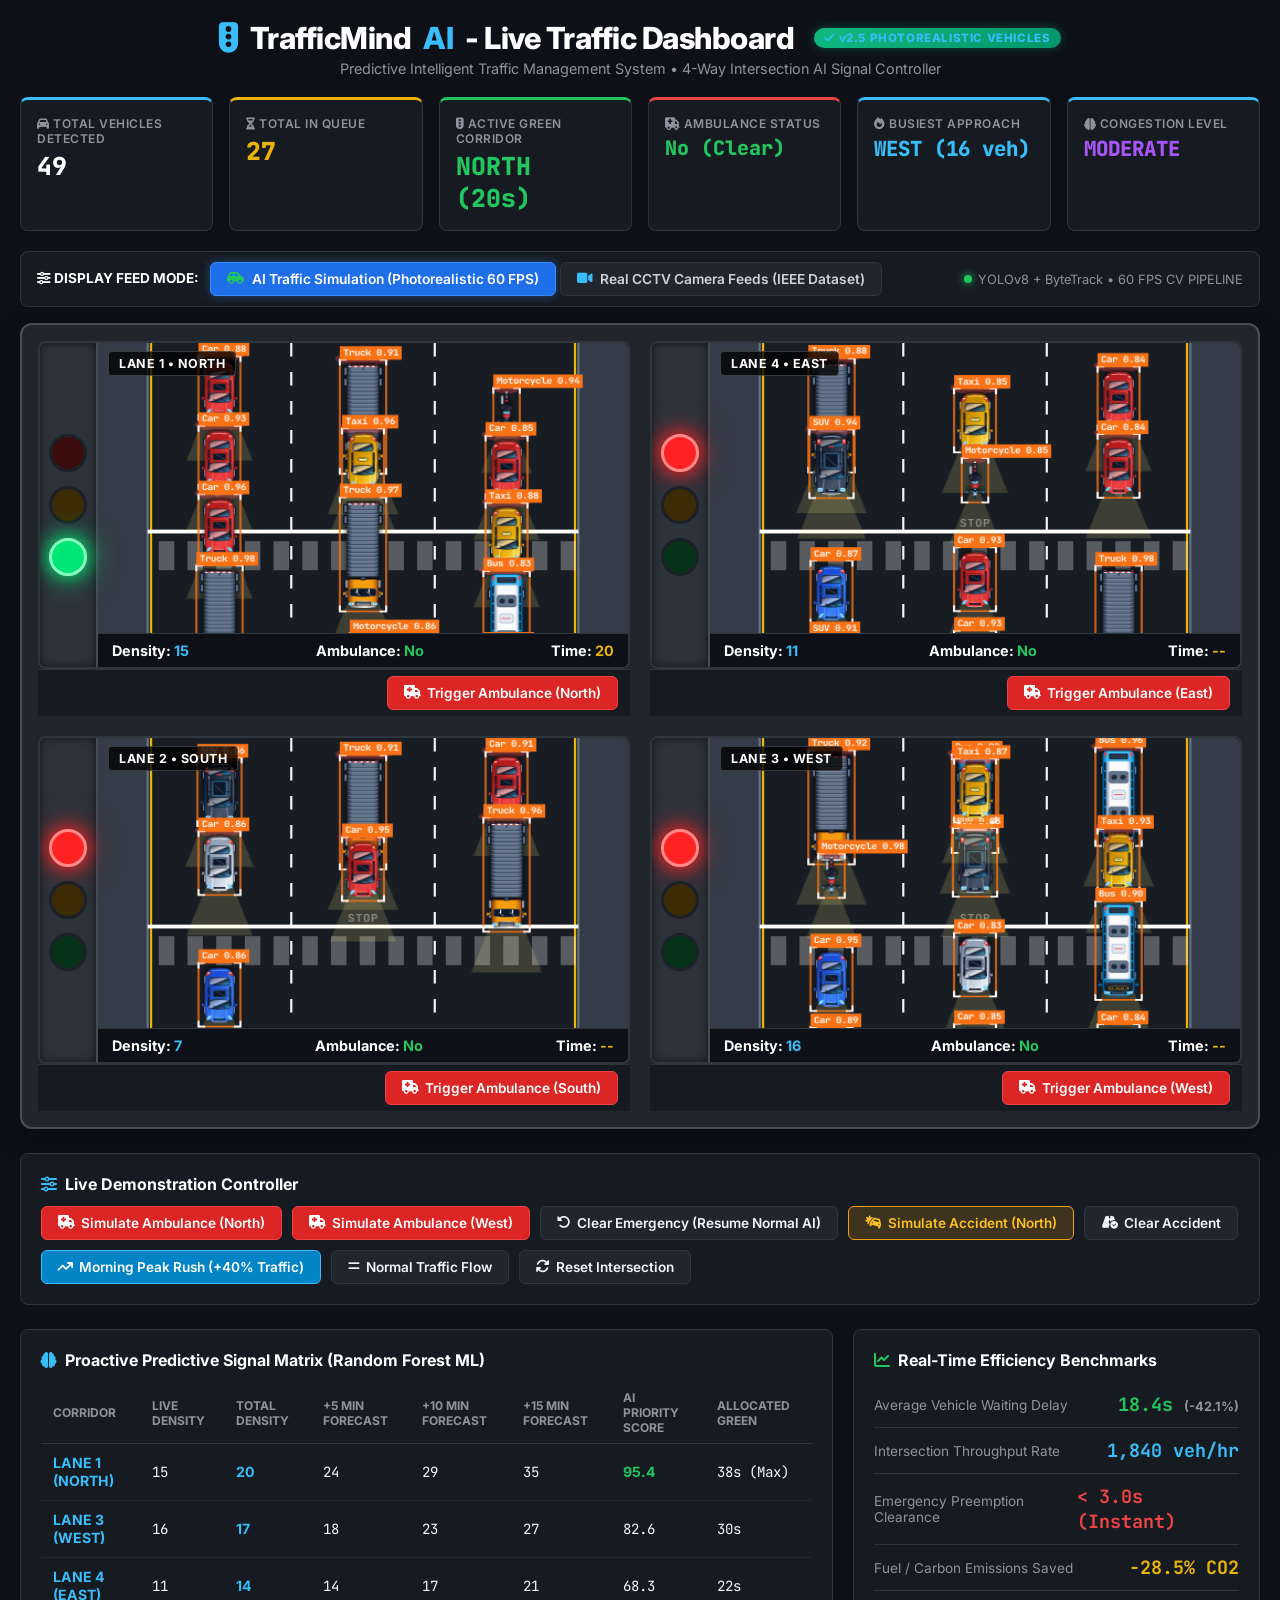
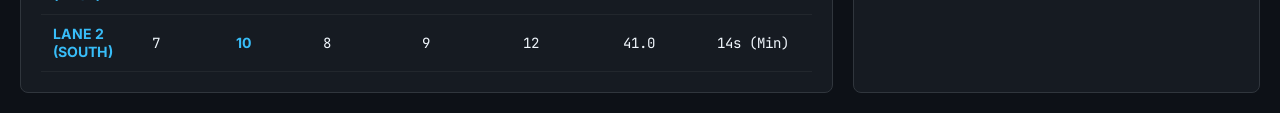
==== commit 186d06d9: "Update: dynamic queue drain/accumulate, per-lane total density column, clean ASCII header" ====
--- a/index.html
+++ b/index.html
@@ -1,4 +1,4 @@
-﻿<!DOCTYPE html>
+<!DOCTYPE html>
 <html lang="en">
 <head>
     <meta charset="UTF-8">
@@ -481,7 +481,7 @@
     <header class="dash-header">
         <h1 class="dash-title">
             <i class="fa-solid fa-traffic-light" style="color: var(--cyan);"></i>
-            TrafficMind <span>AI</span> â€“ Live Traffic Dashboard
+            TrafficMind <span>AI</span> - Live Traffic Dashboard
             <span class="version-pill"><i class="fa-solid fa-check"></i> v2.5 PHOTOREALISTIC VEHICLES</span>
         </h1>
         <p class="dash-sub">Predictive Intelligent Traffic Management System &bull; 4-Way Intersection AI Signal Controller</p>
@@ -700,6 +700,7 @@
                     <tr>
                         <th>Corridor</th>
                         <th>Live Density</th>
+                        <th>Total Density</th>
                         <th>+5 Min Forecast</th>
                         <th>+10 Min Forecast</th>
                         <th>+15 Min Forecast</th>
@@ -711,6 +712,7 @@
                     <tr>
                         <td><strong style="color: var(--cyan);">LANE 1 (NORTH)</strong></td>
                         <td id="row-north-cur">19</td>
+                        <td><strong id="row-north-total" style="color: var(--cyan);">20</strong></td>
                         <td id="row-north-5m">24</td>
                         <td id="row-north-10m">29</td>
                         <td id="row-north-15m">35</td>
@@ -720,6 +722,7 @@
                     <tr>
                         <td><strong style="color: var(--cyan);">LANE 3 (WEST)</strong></td>
                         <td id="row-west-cur">15</td>
+                        <td><strong id="row-west-total" style="color: var(--cyan);">17</strong></td>
                         <td id="row-west-5m">18</td>
                         <td id="row-west-10m">23</td>
                         <td id="row-west-15m">27</td>
@@ -729,6 +732,7 @@
                     <tr>
                         <td><strong style="color: var(--cyan);">LANE 4 (EAST)</strong></td>
                         <td id="row-east-cur">10</td>
+                        <td><strong id="row-east-total" style="color: var(--cyan);">14</strong></td>
                         <td id="row-east-5m">14</td>
                         <td id="row-east-10m">17</td>
                         <td id="row-east-15m">21</td>
@@ -738,6 +742,7 @@
                     <tr>
                         <td><strong style="color: var(--cyan);">LANE 2 (SOUTH)</strong></td>
                         <td id="row-south-cur">6</td>
+                        <td><strong id="row-south-total" style="color: var(--cyan);">10</strong></td>
                         <td id="row-south-5m">8</td>
                         <td id="row-south-10m">9</td>
                         <td id="row-south-15m">12</td>
@@ -800,10 +805,10 @@
             emergency: { active: false, lane: null, transitioning: false },
             mode: 'NORMAL',
             lanes: {
-                'NORTH': { targetDensity: 19, vehicles: [], waitSeconds: 0, isAccident: false, isBlocked: false, blockedCooldown: 0, greenElapsed: 0, greenFlowCount: 0 },
-                'EAST': { targetDensity: 10, vehicles: [], waitSeconds: 0, isAccident: false, isBlocked: false, blockedCooldown: 0, greenElapsed: 0, greenFlowCount: 0 },
-                'SOUTH': { targetDensity: 6, vehicles: [], waitSeconds: 0, isAccident: false, isBlocked: false, blockedCooldown: 0, greenElapsed: 0, greenFlowCount: 0 },
-                'WEST': { targetDensity: 15, vehicles: [], waitSeconds: 0, isAccident: false, isBlocked: false, blockedCooldown: 0, greenElapsed: 0, greenFlowCount: 0 }
+                'NORTH': { targetDensity: 19, maxQueue: 20, arrivalRate: 0.26, vehicles: [], waitSeconds: 0, isAccident: false, isBlocked: false, blockedCooldown: 0, greenElapsed: 0, greenFlowCount: 0 },
+                'EAST': { targetDensity: 11, maxQueue: 14, arrivalRate: 0.18, vehicles: [], waitSeconds: 0, isAccident: false, isBlocked: false, blockedCooldown: 0, greenElapsed: 0, greenFlowCount: 0 },
+                'SOUTH': { targetDensity: 7, maxQueue: 10, arrivalRate: 0.14, vehicles: [], waitSeconds: 0, isAccident: false, isBlocked: false, blockedCooldown: 0, greenElapsed: 0, greenFlowCount: 0 },
+                'WEST': { targetDensity: 15, maxQueue: 17, arrivalRate: 0.22, vehicles: [], waitSeconds: 0, isAccident: false, isBlocked: false, blockedCooldown: 0, greenElapsed: 0, greenFlowCount: 0 }
             }
         };
 
@@ -890,7 +895,7 @@
 
         function updatePhysics() {
             const canvasH = 420;
-            // Vehicles move DOWNWARD. Sprites have front at top, so rotate 180Â° when drawing.
+            // Vehicles move DOWNWARD. Sprites have front at top, so rotate 180° when drawing.
             const stopLineY = 195;
 
             LANES.forEach(lane => {
@@ -939,14 +944,34 @@
                 // Remove vehicles that passed the bottom
                 state.lanes[lane].vehicles = vList.filter(v => v.y < 430);
 
-                // Spawn new vehicles at the top
-                const target = state.mode === 'PEAK' ? Math.floor(state.lanes[lane].targetDensity * 1.4) : state.lanes[lane].targetDensity;
-                if (state.lanes[lane].vehicles.length < target && Math.random() < 0.28) {
-                    for (let t = 0; t < 3; t++) {
-                        const hasNearTop = vList.some(v => v.track === t && v.y < 70);
-                        if (!hasNearTop) {
-                            spawnVehicle(lane, false, 8, t);
-                            break;
+                // Realistic Dynamic Traffic Inflow/Outflow:
+                // - GREEN / YELLOW Lane: Vehicles exit intersection; density drains down to clear the queue
+                // - RED Lanes: Vehicles are halted at stop line; incoming traffic accumulates in queue
+                const isGreenOrYellow = (state.activeLane === lane && (state.signalState === 'GREEN' || state.signalState === 'YELLOW'));
+                const vCount = state.lanes[lane].vehicles.length;
+
+                if (isGreenOrYellow) {
+                    // Draining phase: only spawn a sparse vehicle if queue has completely cleared below 3
+                    if (vCount < 3 && Math.random() < 0.05) {
+                        for (let t = 0; t < 3; t++) {
+                            const hasNearTop = vList.some(v => v.track === t && v.y < 80);
+                            if (!hasNearTop) {
+                                spawnVehicle(lane, false, 8, t);
+                                break;
+                            }
+                        }
+                    }
+                } else {
+                    // Accumulation phase: incoming traffic steadily arrives and queues up while RED
+                    const maxCap = state.mode === 'PEAK' ? Math.floor(laneObj.maxQueue * 1.35) : laneObj.maxQueue;
+                    const arrRate = laneObj.arrivalRate || 0.20;
+                    if (vCount < maxCap && Math.random() < arrRate) {
+                        for (let t = 0; t < 3; t++) {
+                            const hasNearTop = vList.some(v => v.track === t && v.y < 80);
+                            if (!hasNearTop) {
+                                spawnVehicle(lane, false, 8, t);
+                                break;
+                            }
                         }
                     }
                 }
@@ -964,8 +989,15 @@
                         const lB = LANES[j];
                         if (state.lanes[lA].vehicles.length === state.lanes[lB].vehicles.length) {
                             hasDuplicate = true;
-                            const higher = state.lanes[lA].targetDensity >= state.lanes[lB].targetDensity ? lA : lB;
-                            spawnVehicle(higher, false, Math.random() * 15 + 5, Math.floor(Math.random() * 3));
+                            // Add an arrival to the lane that is at RED with higher arrival demand
+                            const aIsRed = state.activeLane !== lA;
+                            const bIsRed = state.activeLane !== lB;
+                            let boost = lA;
+                            if (aIsRed && !bIsRed) boost = lA;
+                            else if (!aIsRed && bIsRed) boost = lB;
+                            else boost = state.lanes[lA].arrivalRate >= state.lanes[lB].arrivalRate ? lA : lB;
+
+                            spawnVehicle(boost, false, Math.random() * 15 + 5, Math.floor(Math.random() * 3));
                         }
                     }
                 }
@@ -1130,9 +1162,9 @@
                 // Directional Turn Arrows painted on road (vehicles move DOWNWARD)
                 ctx.fillStyle = 'rgba(255, 255, 255, 0.25)';
                 ctx.font = '14px sans-serif';
-                ctx.fillText('â†²', 110, 160);
-                ctx.fillText('â†“', 240, 160);
-                ctx.fillText('â†³', 370, 160);
+                ctx.fillText('↲', 110, 160);
+                ctx.fillText('↓', 240, 160);
+                ctx.fillText('↳', 370, 160);
 
                 // 2. Render Photorealistic Vehicles & YOLO Bounding Boxes
                 const vList = state.lanes[lane].vehicles;
@@ -1140,7 +1172,7 @@
                     const cx = v.x + v.w / 2;
                     const cy = v.y + v.l / 2;
 
-                    // Headlight glow â€” projects DOWNWARD (front of rotated sprite faces down)
+                    // Headlight glow - projects DOWNWARD (front of rotated sprite faces down)
                     ctx.save();
                     ctx.fillStyle = 'rgba(254, 240, 138, 0.16)';
                     ctx.beginPath();
@@ -1173,11 +1205,11 @@
                         ctx.restore();
                     }
 
-                    // Draw sprite ROTATED 180Â° so front (top of SVG) faces DOWN (direction of travel)
+                    // Draw sprite ROTATED 180° so front (top of SVG) faces DOWN (direction of travel)
                     const sprite = window.VEHICLE_SPRITES ? window.VEHICLE_SPRITES[v.spriteKey] : null;
                     ctx.save();
                     ctx.translate(cx, cy);
-                    ctx.rotate(Math.PI); // 180Â° flip
+                    ctx.rotate(Math.PI); // 180° flip
                     if (sprite && sprite.complete && sprite.naturalWidth > 0) {
                         ctx.drawImage(sprite, -v.w / 2, -v.l / 2, v.w, v.l);
                     } else {
@@ -1207,8 +1239,8 @@
                     ctx.textAlign = 'center';
                     ctx.textBaseline = 'middle';
                     const statusLabel = state.lanes[lane].isBlocked
-                        ? `ðŸš§ ZERO-FLOW BYPASS (COOLDOWN ${state.lanes[lane].blockedCooldown}s)`
-                        : 'ðŸš§ ACCIDENT / LANE BLOCKED';
+                        ? `🚧 ZERO-FLOW BYPASS (COOLDOWN ${state.lanes[lane].blockedCooldown}s)`
+                        : '🚧 ACCIDENT / LANE BLOCKED';
                     ctx.fillText(statusLabel, w / 2, 187);
                     ctx.restore();
                 }
@@ -1247,19 +1279,19 @@
 
             if (state.emergency.active) {
                 // --- AMBULANCE SAFE TRANSITION LOGIC ---
-                // Phase 1: If currently GREEN on a DIFFERENT lane â†’ force YELLOW first
+                // Phase 1: If currently GREEN on a DIFFERENT lane → force YELLOW first
                 if (state.signalState === 'GREEN' && state.activeLane !== state.emergency.lane) {
                     state.signalState = 'YELLOW';
                     state.timer = 3; // 3-second yellow warning for current green lane
                 }
-                // Phase 2: After YELLOW â†’ ALL_RED clearance buffer
+                // Phase 2: After YELLOW → ALL_RED clearance buffer
                 else if (state.signalState === 'YELLOW') {
                     if (state.timer <= 0) {
                         state.signalState = 'ALL_RED';
                         state.timer = 2; // 2-second all-red so intersection clears
                     }
                 }
-                // Phase 3: After ALL_RED â†’ give ambulance lane GREEN
+                // Phase 3: After ALL_RED → give ambulance lane GREEN
                 else if (state.signalState === 'ALL_RED') {
                     if (state.timer <= 0) {
                         state.activeLane = state.emergency.lane;
@@ -1270,7 +1302,7 @@
                         state.timer = 20;
                     }
                 }
-                // Phase 4: Ambulance lane already GREEN â†’ keep it green (refresh timer if expired)
+                // Phase 4: Ambulance lane already GREEN → keep it green (refresh timer if expired)
                 else if (state.signalState === 'GREEN' && state.activeLane === state.emergency.lane) {
                     if (state.timer <= 0) state.timer = 20;
                 }
@@ -1417,6 +1449,11 @@
 
                 const rowCur = document.getElementById(`row-${lane.toLowerCase()}-cur`);
                 if (rowCur) rowCur.textContent = count;
+                const rowTotal = document.getElementById(`row-${lane.toLowerCase()}-total`);
+                if (rowTotal) {
+                    const laneMax = state.mode === 'PEAK' ? Math.floor(state.lanes[lane].maxQueue * 1.35) : state.lanes[lane].maxQueue;
+                    rowTotal.textContent = laneMax;
+                }
             });
 
             document.getElementById('totalVehicles').textContent = totalCount;
@@ -1449,11 +1486,11 @@
                 alertBanner.style.borderColor = '';
                 // Show phase-specific message
                 if (state.signalState === 'YELLOW' && state.activeLane !== state.emergency.lane) {
-                    alertBannerText.textContent = `âš ï¸ AMBULANCE INCOMING on ${LANE_NAMES[state.emergency.lane]}! Clearing current lane â€” YELLOW warning (${state.timer}s)...`;
+                    alertBannerText.textContent = `⚠️ AMBULANCE INCOMING on ${LANE_NAMES[state.emergency.lane]}! Clearing current lane - YELLOW warning (${state.timer}s)...`;
                 } else if (state.signalState === 'ALL_RED') {
-                    alertBannerText.textContent = `ðŸ”´ ALL-RED SAFETY BUFFER â€” Clearing intersection for ambulance on ${LANE_NAMES[state.emergency.lane]} (${state.timer}s)...`;
+                    alertBannerText.textContent = `🔴 ALL-RED SAFETY BUFFER - Clearing intersection for ambulance on ${LANE_NAMES[state.emergency.lane]} (${state.timer}s)...`;
                 } else {
-                    alertBannerText.textContent = `ðŸš¨ EMERGENCY PREEMPTION ACTIVE: Ambulance on ${LANE_NAMES[state.emergency.lane]} (${state.emergency.lane}) â€” Green Corridor Open!`;
+                    alertBannerText.textContent = `🚨 EMERGENCY PREEMPTION ACTIVE: Ambulance on ${LANE_NAMES[state.emergency.lane]} (${state.emergency.lane}) - Green Corridor Open!`;
                 }
             } else if (blockedLanes.length > 0) {
                 ambStatusEl.textContent = 'No (Clear)';
@@ -1464,9 +1501,9 @@
                 const bLane = blockedLanes[0];
                 const bObj = state.lanes[bLane];
                 if (bObj.isBlocked) {
-                    alertBannerText.textContent = `ðŸš§ ZERO-FLOW INCIDENT DETECTED ON ${bLane} (${LANE_NAMES[bLane]}) â€” Quarantine active (${bObj.blockedCooldown}s), routing green to healthy lanes!`;
+                    alertBannerText.textContent = `🚧 ZERO-FLOW INCIDENT DETECTED ON ${bLane} (${LANE_NAMES[bLane]}) - Quarantine active (${bObj.blockedCooldown}s), routing green to healthy lanes!`;
                 } else {
-                    alertBannerText.textContent = `ðŸš§ ACCIDENT ON ${bLane} (${LANE_NAMES[bLane]}) â€” Monitoring outflow; AI will cut off & bypass if vehicles cannot move...`;
+                    alertBannerText.textContent = `🚧 ACCIDENT ON ${bLane} (${LANE_NAMES[bLane]}) - Monitoring outflow; AI will cut off & bypass if vehicles cannot move...`;
                 }
             } else {
                 ambStatusEl.textContent = 'No (Clear)';
@@ -1479,10 +1516,10 @@
 
         // Live Controls
         function triggerAmbulance(lane) {
-            // Just mark emergency active â€” the state machine handles the safe transition:
-            // Current lane: GREEN â†’ YELLOW (3s) â†’ ALL_RED (2s) â†’ Ambulance lane: GREEN
+            // Just mark emergency active - the state machine handles the safe transition:
+            // Current lane: GREEN -> YELLOW (3s) -> ALL_RED (2s) -> Ambulance lane: GREEN
             state.emergency = { active: true, lane: lane, transitioning: false };
-            // Do NOT force signal state here â€” let the safe transition logic take over
+            // Do NOT force signal state here - let the safe transition logic take over
 
             // Spawn ambulance near the top of the approach
             spawnVehicle(lane, true, 12, 1);
@@ -1563,4 +1600,3 @@
     </script>
 </body>
 </html>
-
